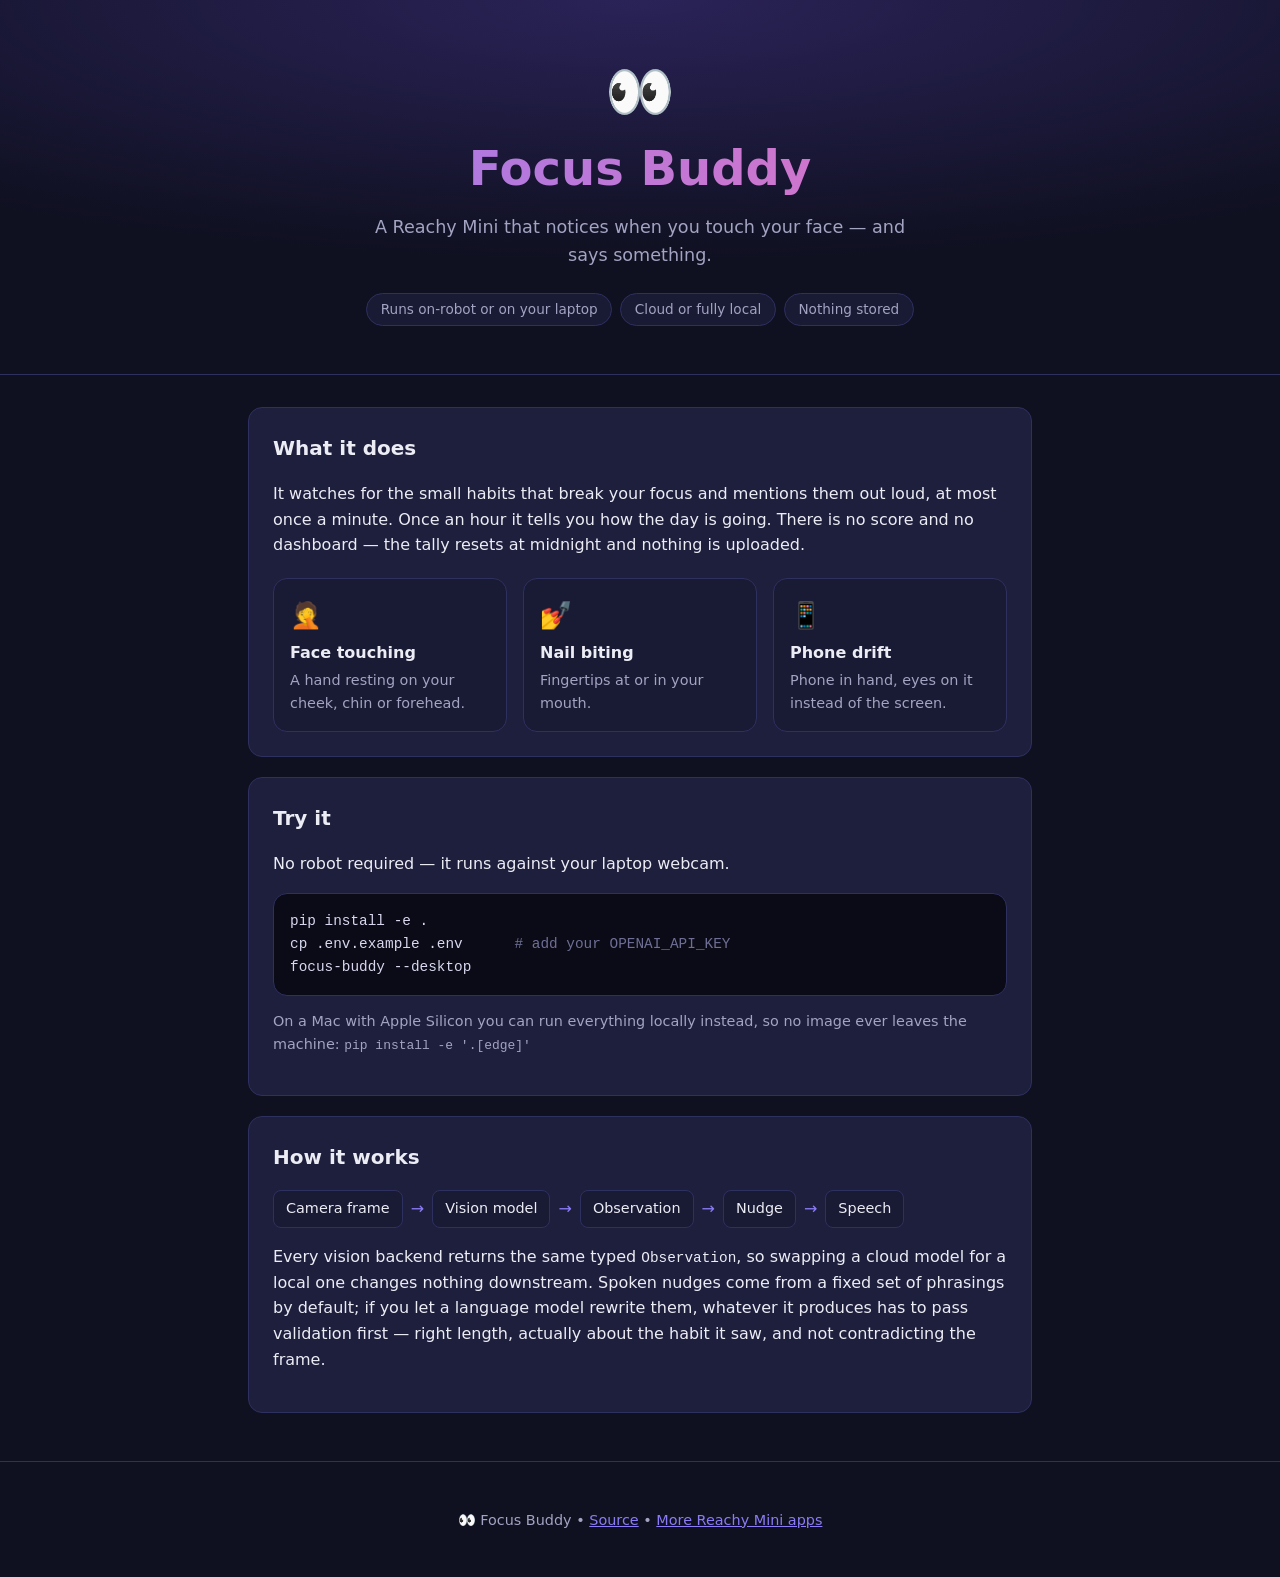
==== index.html @ 55949342 "Restructure as an installable Reachy Mini app package Co-Authored-By: Claude Opus 5 (1M context) <no" ====
<!doctype html>
<html lang="en">

<head>
	<meta charset="utf-8" />
	<meta name="viewport" content="width=device-width, initial-scale=1" />
	<title>Focus Buddy</title>
	<link rel="stylesheet" href="style.css" />
</head>

<body>
	<header class="hero">
		<div class="hero-content">
			<div class="app-icon">👀</div>
			<h1>Focus Buddy</h1>
			<p class="tagline">A Reachy Mini that notices when you touch your face — and says something.</p>
			<div class="pill-row">
				<span class="pill">Runs on-robot or on your laptop</span>
				<span class="pill">Cloud or fully local</span>
				<span class="pill">Nothing stored</span>
			</div>
		</div>
	</header>

	<main class="container">
		<section class="card">
			<h2>What it does</h2>
			<p>
				It watches for the small habits that break your focus and mentions them out loud, at most
				once a minute. Once an hour it tells you how the day is going. There is no score and no
				dashboard — the tally resets at midnight and nothing is uploaded.
			</p>
			<div class="habit-grid">
				<div class="habit">
					<span class="habit-icon">🤦</span>
					<strong>Face touching</strong>
					<span>A hand resting on your cheek, chin or forehead.</span>
				</div>
				<div class="habit">
					<span class="habit-icon">💅</span>
					<strong>Nail biting</strong>
					<span>Fingertips at or in your mouth.</span>
				</div>
				<div class="habit">
					<span class="habit-icon">📱</span>
					<strong>Phone drift</strong>
					<span>Phone in hand, eyes on it instead of the screen.</span>
				</div>
			</div>
		</section>

		<section class="card">
			<h2>Try it</h2>
			<p>No robot required — it runs against your laptop webcam.</p>
			<pre><code>pip install -e .
cp .env.example .env      <span class="comment"># add your OPENAI_API_KEY</span>
focus-buddy --desktop</code></pre>
			<p class="fine">
				On a Mac with Apple Silicon you can run everything locally instead, so no image ever
				leaves the machine: <code>pip install -e '.[edge]'</code>
			</p>
		</section>

		<section class="card">
			<h2>How it works</h2>
			<div class="flow">
				<span class="step">Camera frame</span>
				<span class="arrow">→</span>
				<span class="step">Vision model</span>
				<span class="arrow">→</span>
				<span class="step">Observation</span>
				<span class="arrow">→</span>
				<span class="step">Nudge</span>
				<span class="arrow">→</span>
				<span class="step">Speech</span>
			</div>
			<p>
				Every vision backend returns the same typed <code>Observation</code>, so swapping a cloud
				model for a local one changes nothing downstream. Spoken nudges come from a fixed set of
				phrasings by default; if you let a language model rewrite them, whatever it produces has
				to pass validation first — right length, actually about the habit it saw, and not
				contradicting the frame.
			</p>
		</section>
	</main>

	<footer class="footer">
		<p>
			👀 Focus Buddy •
			<a href="https://github.com/dormoyi/focus_buddy" target="_blank" rel="noopener">Source</a> •
			<a href="https://huggingface.co/spaces/pollen-robotics/reachy-mini-landing-page#apps" target="_blank"
				rel="noopener">More Reachy Mini apps</a>
		</p>
	</footer>
</body>

</html>
---- style.css ----
/* Focus Buddy landing page.
   Self-contained: no external fonts or assets, so it renders offline and inside
   the Hugging Face Space sandbox. */

:root {
	--bg: #0f1020;
	--bg-soft: #191a33;
	--card: #1e1f3d;
	--border: #2e3060;
	--text: #ececf5;
	--muted: #a3a3c2;
	--accent: #8b7cf6;
	--accent-2: #f472b6;
	--radius: 14px;
}

* {
	box-sizing: border-box;
}

body {
	margin: 0;
	background: var(--bg);
	color: var(--text);
	font-family: ui-sans-serif, system-ui, -apple-system, "Segoe UI", Roboto, sans-serif;
	line-height: 1.6;
}

a {
	color: var(--accent);
}

code {
	font-family: ui-monospace, SFMono-Regular, Menlo, monospace;
	font-size: 0.9em;
}

.hero {
	padding: 4rem 1.5rem 3rem;
	text-align: center;
	background: radial-gradient(120% 100% at 50% 0%, #2a2358 0%, var(--bg) 70%);
	border-bottom: 1px solid var(--border);
}

.app-icon {
	font-size: 3.5rem;
	line-height: 1;
}

.hero h1 {
	margin: 0.6rem 0 0.4rem;
	font-size: clamp(2rem, 6vw, 3rem);
	background: linear-gradient(90deg, var(--accent), var(--accent-2));
	-webkit-background-clip: text;
	background-clip: text;
	color: transparent;
}

.tagline {
	margin: 0 auto;
	max-width: 34rem;
	color: var(--muted);
	font-size: 1.1rem;
}

.pill-row {
	display: flex;
	flex-wrap: wrap;
	justify-content: center;
	gap: 0.5rem;
	margin-top: 1.5rem;
}

.pill {
	padding: 0.3rem 0.85rem;
	border: 1px solid var(--border);
	border-radius: 999px;
	background: var(--bg-soft);
	color: var(--muted);
	font-size: 0.85rem;
}

.container {
	max-width: 52rem;
	margin: 0 auto;
	padding: 2rem 1.5rem 3rem;
	display: grid;
	gap: 1.25rem;
}

.card {
	background: var(--card);
	border: 1px solid var(--border);
	border-radius: var(--radius);
	padding: 1.5rem;
}

.card h2 {
	margin-top: 0;
	font-size: 1.25rem;
}

.habit-grid {
	display: grid;
	grid-template-columns: repeat(auto-fit, minmax(13rem, 1fr));
	gap: 1rem;
	margin-top: 1.25rem;
}

.habit {
	display: grid;
	gap: 0.25rem;
	padding: 1rem;
	background: var(--bg-soft);
	border: 1px solid var(--border);
	border-radius: var(--radius);
}

.habit-icon {
	font-size: 1.6rem;
}

.habit span:last-child {
	color: var(--muted);
	font-size: 0.9rem;
}

pre {
	overflow-x: auto;
	padding: 1rem;
	background: #0b0b18;
	border: 1px solid var(--border);
	border-radius: var(--radius);
}

pre code {
	color: #d7d7ee;
}

.comment {
	color: #6f6f95;
}

.fine {
	color: var(--muted);
	font-size: 0.9rem;
}

.flow {
	display: flex;
	flex-wrap: wrap;
	align-items: center;
	gap: 0.5rem;
	margin-bottom: 1rem;
}

.step {
	padding: 0.4rem 0.75rem;
	background: var(--bg-soft);
	border: 1px solid var(--border);
	border-radius: 8px;
	font-size: 0.9rem;
}

.arrow {
	color: var(--accent);
}

.footer {
	padding: 2rem 1.5rem;
	text-align: center;
	color: var(--muted);
	border-top: 1px solid var(--border);
	font-size: 0.9rem;
}
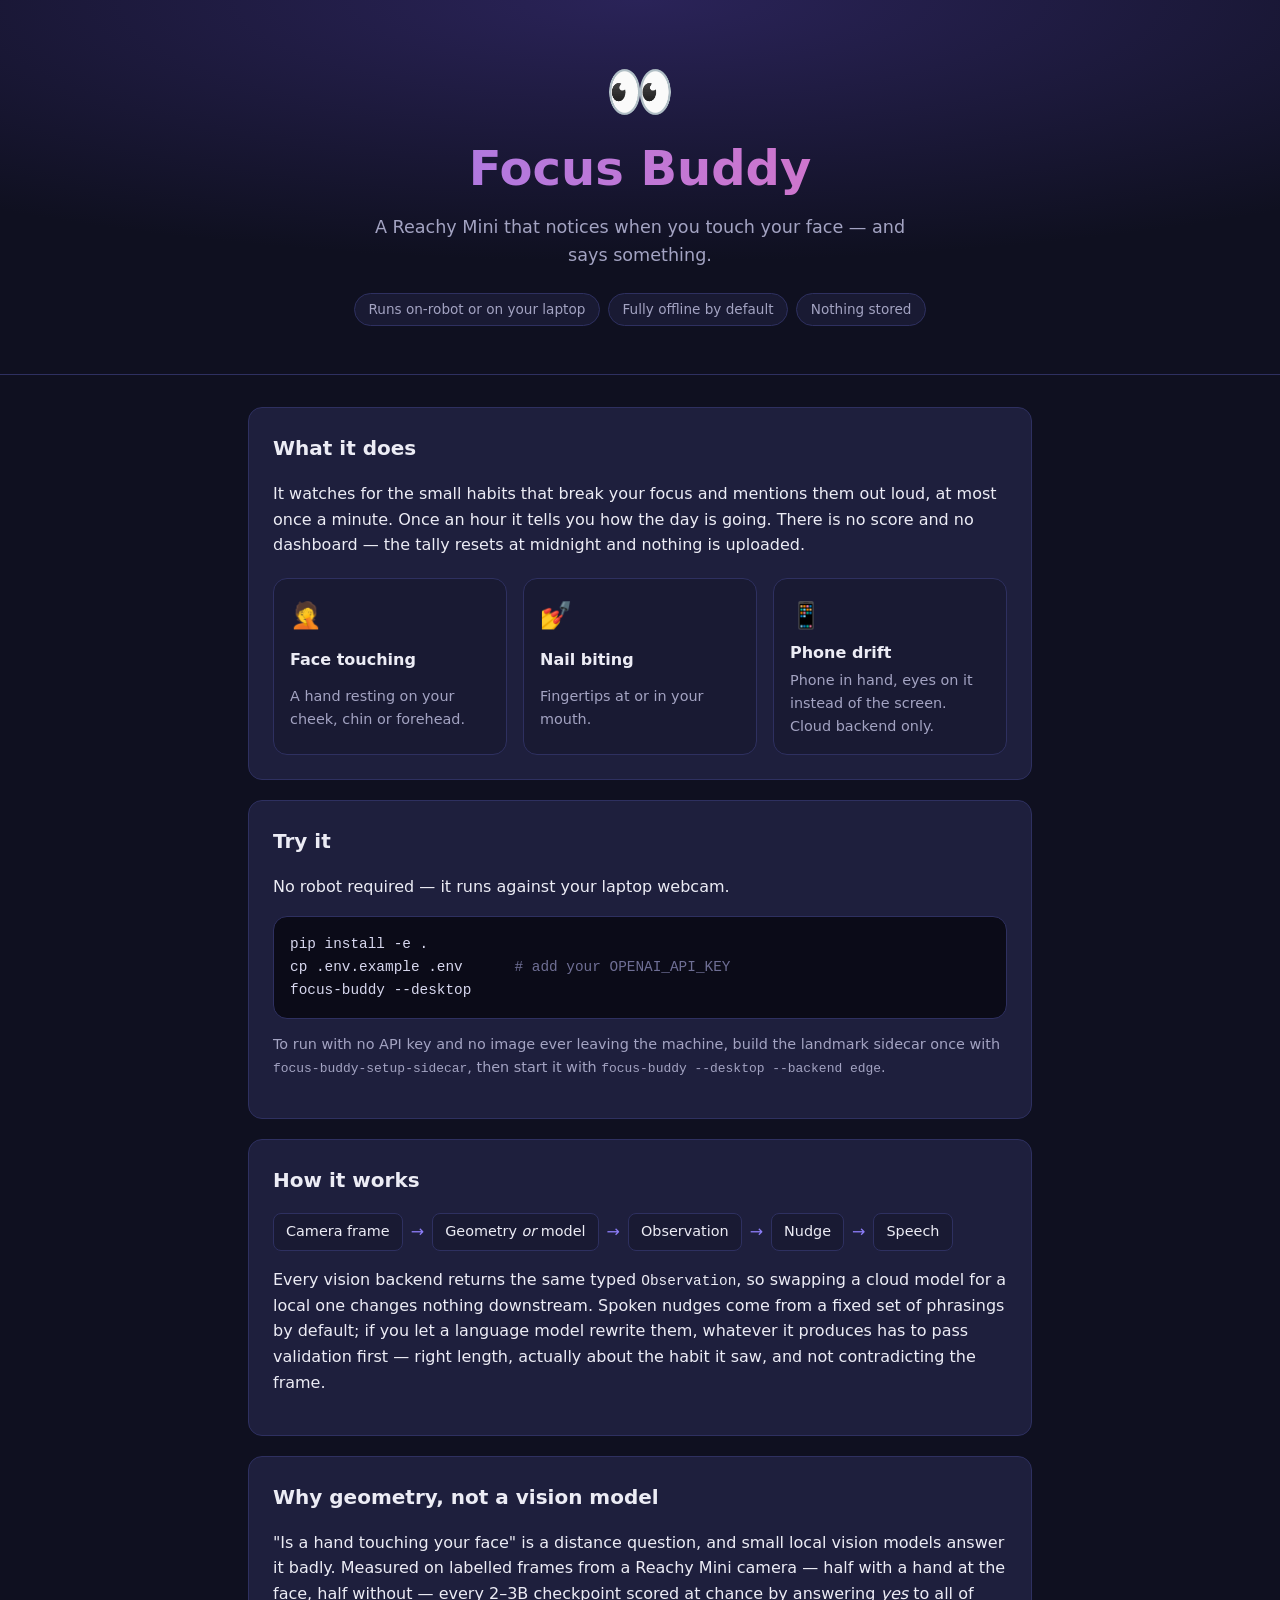
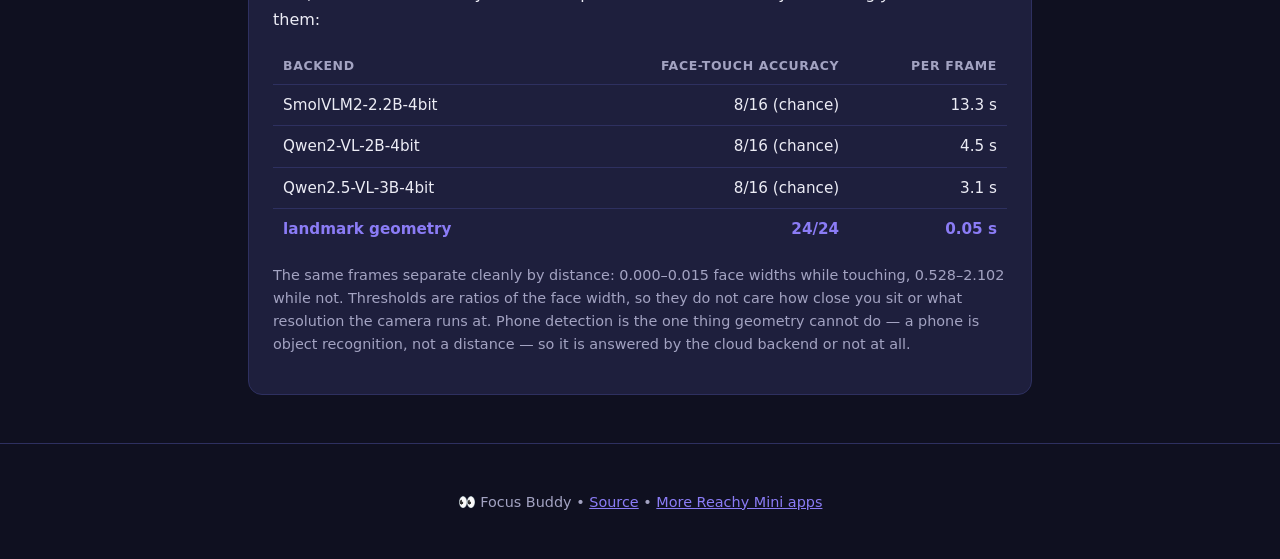
==== commit bf431d60: "Correct the landing page and name the extra after its backend The Space page still described the pre" ====
--- a/index.html
+++ b/index.html
@@ -16,7 +16,7 @@
 			<p class="tagline">A Reachy Mini that notices when you touch your face — and says something.</p>
 			<div class="pill-row">
 				<span class="pill">Runs on-robot or on your laptop</span>
-				<span class="pill">Cloud or fully local</span>
+				<span class="pill">Fully offline by default</span>
 				<span class="pill">Nothing stored</span>
 			</div>
 		</div>
@@ -44,7 +44,7 @@
 				<div class="habit">
 					<span class="habit-icon">📱</span>
 					<strong>Phone drift</strong>
-					<span>Phone in hand, eyes on it instead of the screen.</span>
+					<span>Phone in hand, eyes on it instead of the screen. Cloud backend only.</span>
 				</div>
 			</div>
 		</section>
@@ -56,8 +56,9 @@
 cp .env.example .env      <span class="comment"># add your OPENAI_API_KEY</span>
 focus-buddy --desktop</code></pre>
 			<p class="fine">
-				On a Mac with Apple Silicon you can run everything locally instead, so no image ever
-				leaves the machine: <code>pip install -e '.[edge]'</code>
+				To run with no API key and no image ever leaving the machine, build the landmark
+				sidecar once with <code>focus-buddy-setup-sidecar</code>, then start it with
+				<code>focus-buddy --desktop --backend edge</code>.
 			</p>
 		</section>
 
@@ -66,7 +67,7 @@
 			<div class="flow">
 				<span class="step">Camera frame</span>
 				<span class="arrow">→</span>
-				<span class="step">Vision model</span>
+				<span class="step">Geometry <em>or</em> model</span>
 				<span class="arrow">→</span>
 				<span class="step">Observation</span>
 				<span class="arrow">→</span>
@@ -82,6 +83,34 @@
 				contradicting the frame.
 			</p>
 		</section>
+
+		<section class="card">
+			<h2>Why geometry, not a vision model</h2>
+			<p>
+				"Is a hand touching your face" is a distance question, and small local vision models
+				answer it badly. Measured on labelled frames from a Reachy Mini camera — half with a hand
+				at the face, half without — every 2–3B checkpoint scored at chance by answering
+				<em>yes</em> to all of them:
+			</p>
+			<table class="bench">
+				<thead>
+					<tr><th>Backend</th><th>Face-touch accuracy</th><th>Per frame</th></tr>
+				</thead>
+				<tbody>
+					<tr><td>SmolVLM2-2.2B-4bit</td><td>8/16 (chance)</td><td>13.3 s</td></tr>
+					<tr><td>Qwen2-VL-2B-4bit</td><td>8/16 (chance)</td><td>4.5 s</td></tr>
+					<tr><td>Qwen2.5-VL-3B-4bit</td><td>8/16 (chance)</td><td>3.1 s</td></tr>
+					<tr class="win"><td>landmark geometry</td><td>24/24</td><td>0.05 s</td></tr>
+				</tbody>
+			</table>
+			<p class="fine">
+				The same frames separate cleanly by distance: 0.000–0.015 face widths while touching,
+				0.528–2.102 while not. Thresholds are ratios of the face width, so they do not care how
+				close you sit or what resolution the camera runs at. Phone detection is the one thing
+				geometry cannot do — a phone is object recognition, not a distance — so it is answered by
+				the cloud backend or not at all.
+			</p>
+		</section>
 	</main>
 
 	<footer class="footer">
--- a/style.css
+++ b/style.css
@@ -173,3 +173,40 @@
 	border-top: 1px solid var(--border);
 	font-size: 0.9rem;
 }
+
+.bench {
+	width: 100%;
+	border-collapse: collapse;
+	margin: 16px 0 6px;
+	font-size: 0.95rem;
+}
+
+.bench th,
+.bench td {
+	text-align: left;
+	padding: 8px 10px;
+	border-bottom: 1px solid var(--border);
+}
+
+.bench th {
+	font-size: 0.78rem;
+	text-transform: uppercase;
+	letter-spacing: 0.05em;
+	color: var(--muted);
+	font-weight: 600;
+}
+
+.bench tr:last-child td {
+	border-bottom: 0;
+}
+
+.bench tr.win td {
+	font-weight: 600;
+	color: var(--accent);
+}
+
+.bench th:nth-child(n + 2),
+.bench td:nth-child(n + 2) {
+	text-align: right;
+	white-space: nowrap;
+}
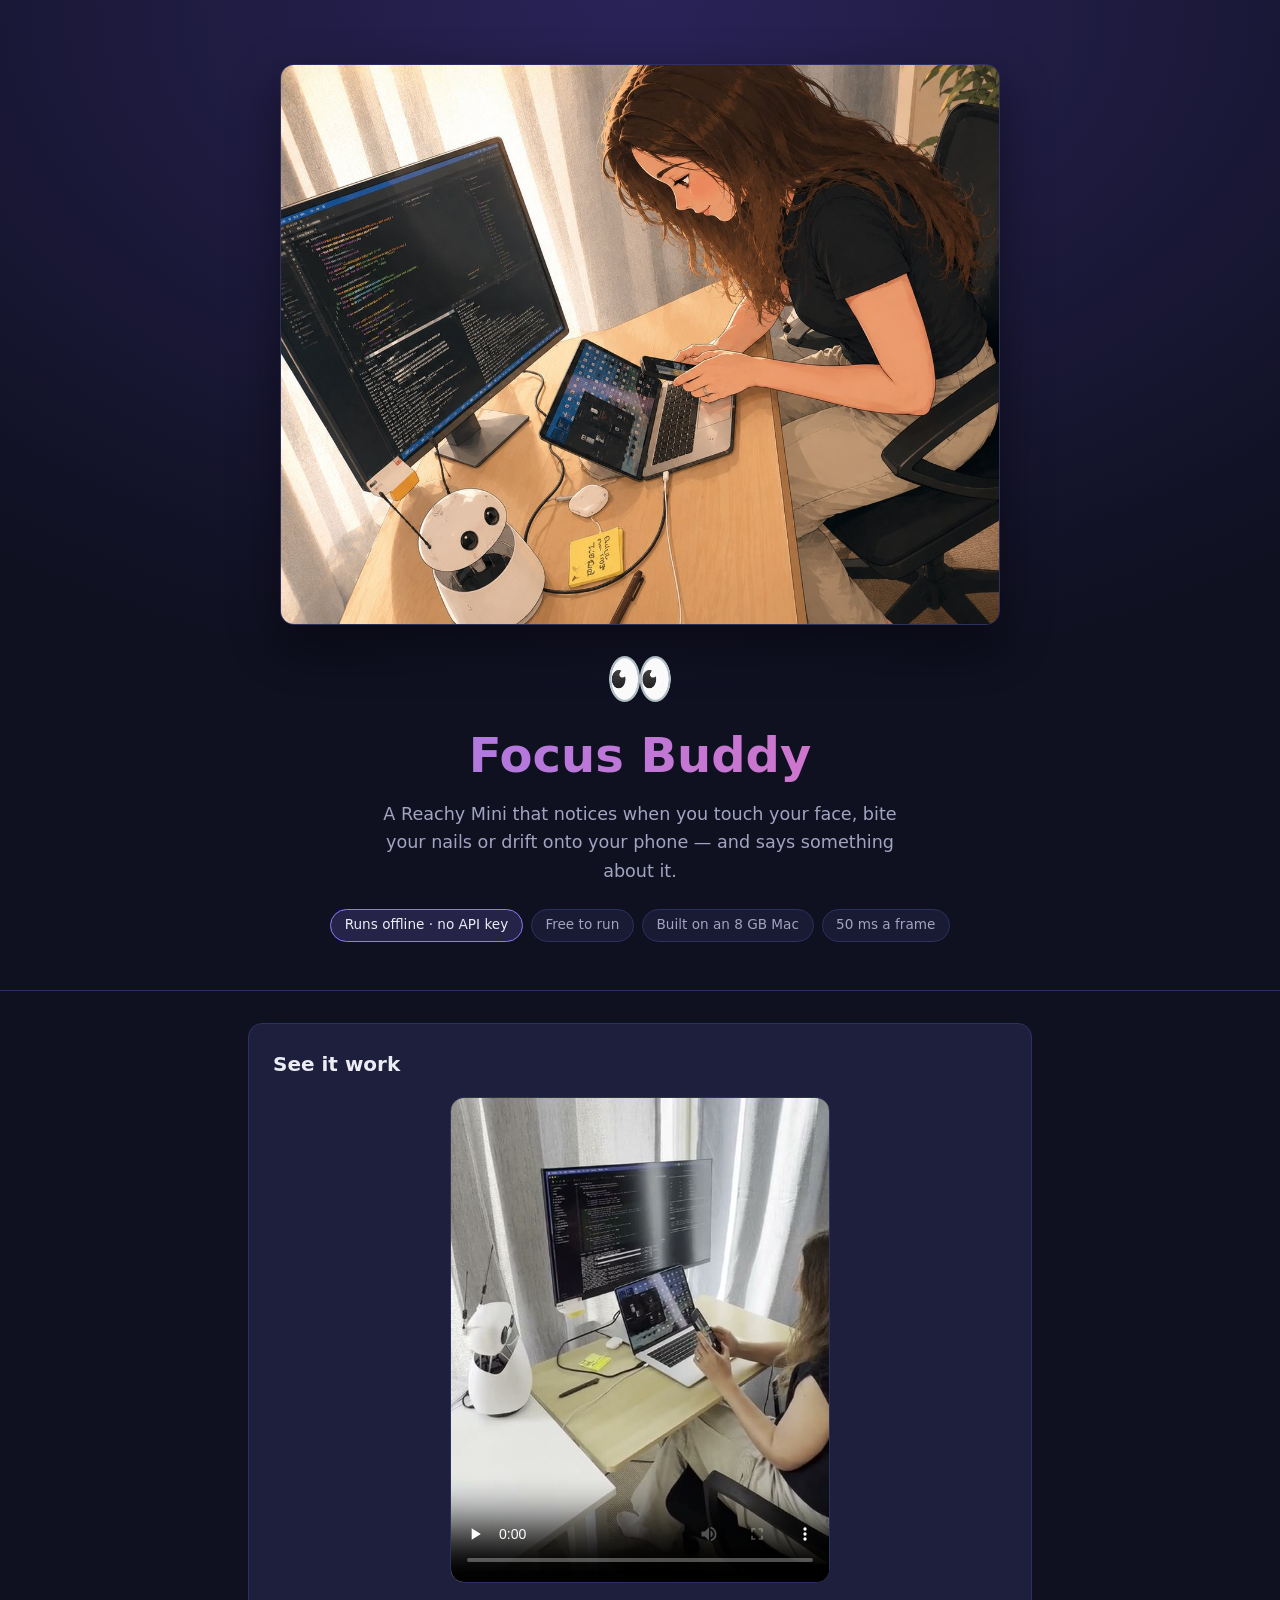
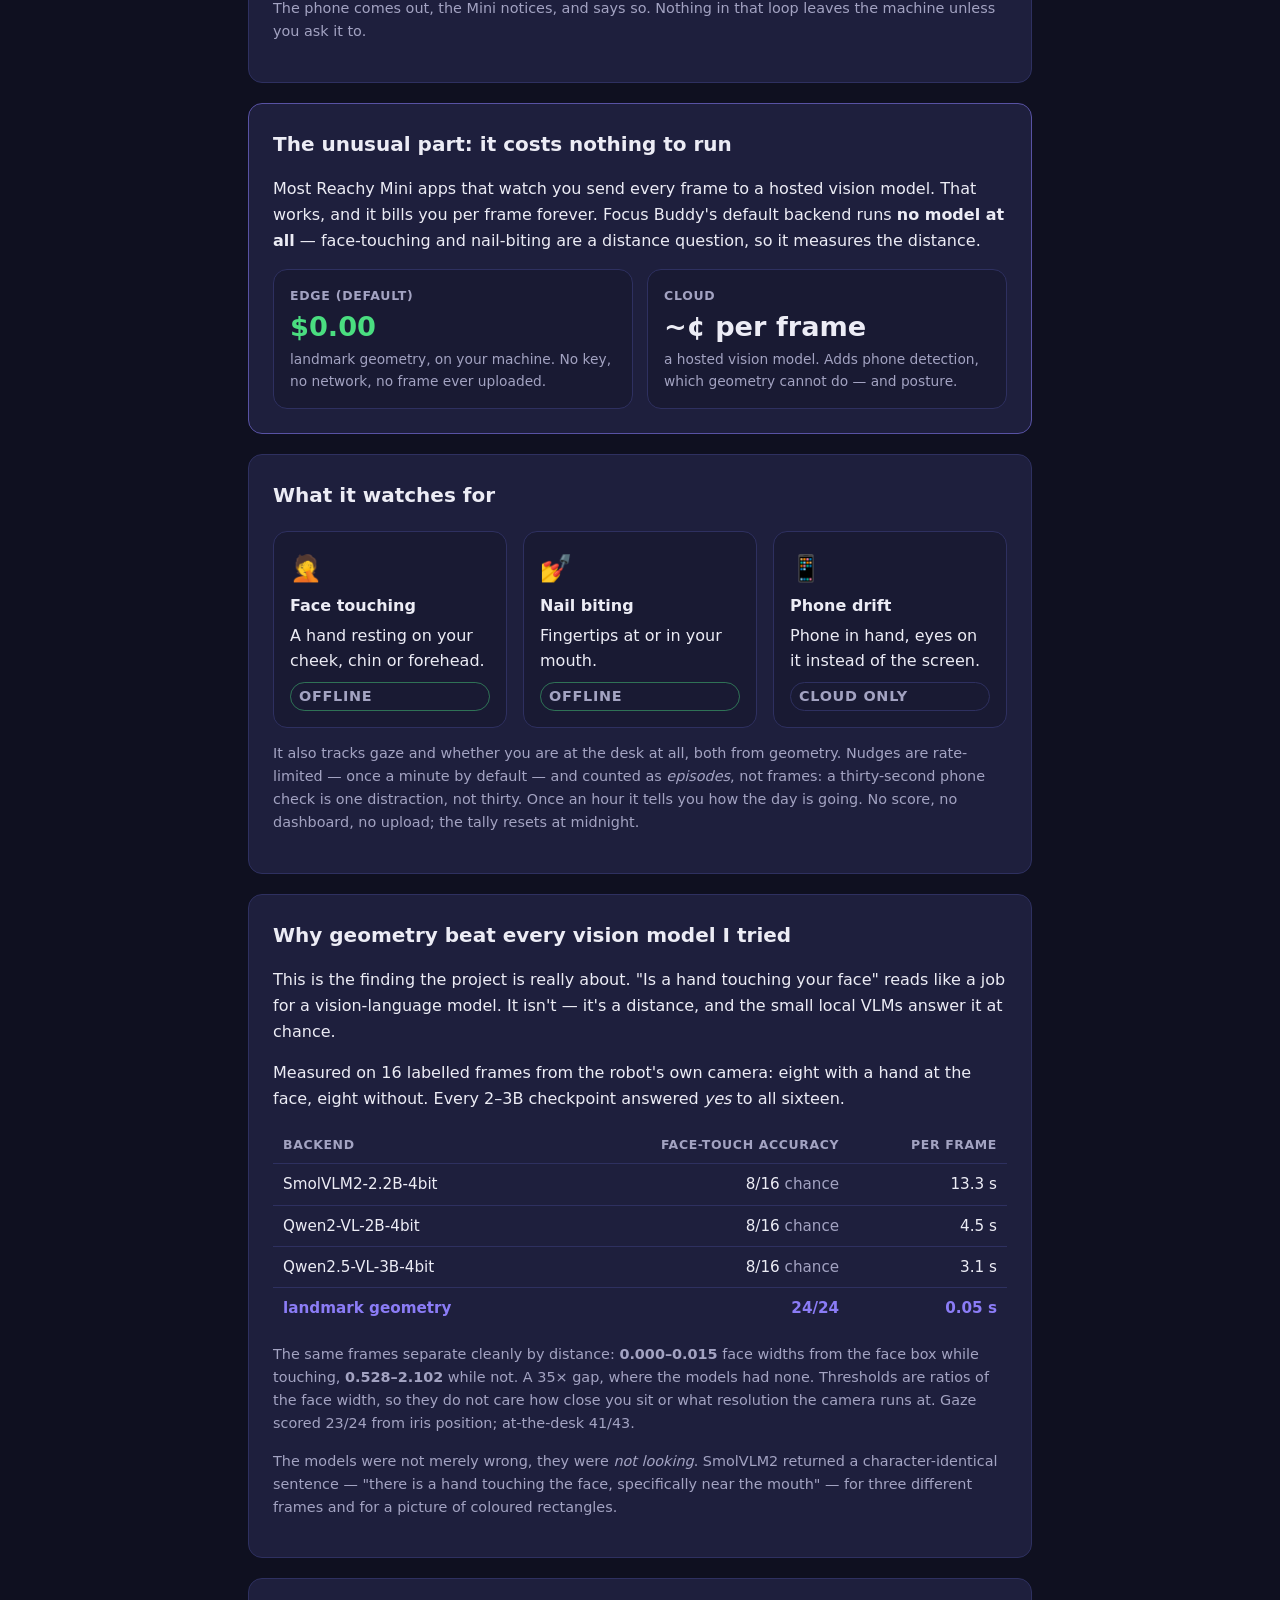
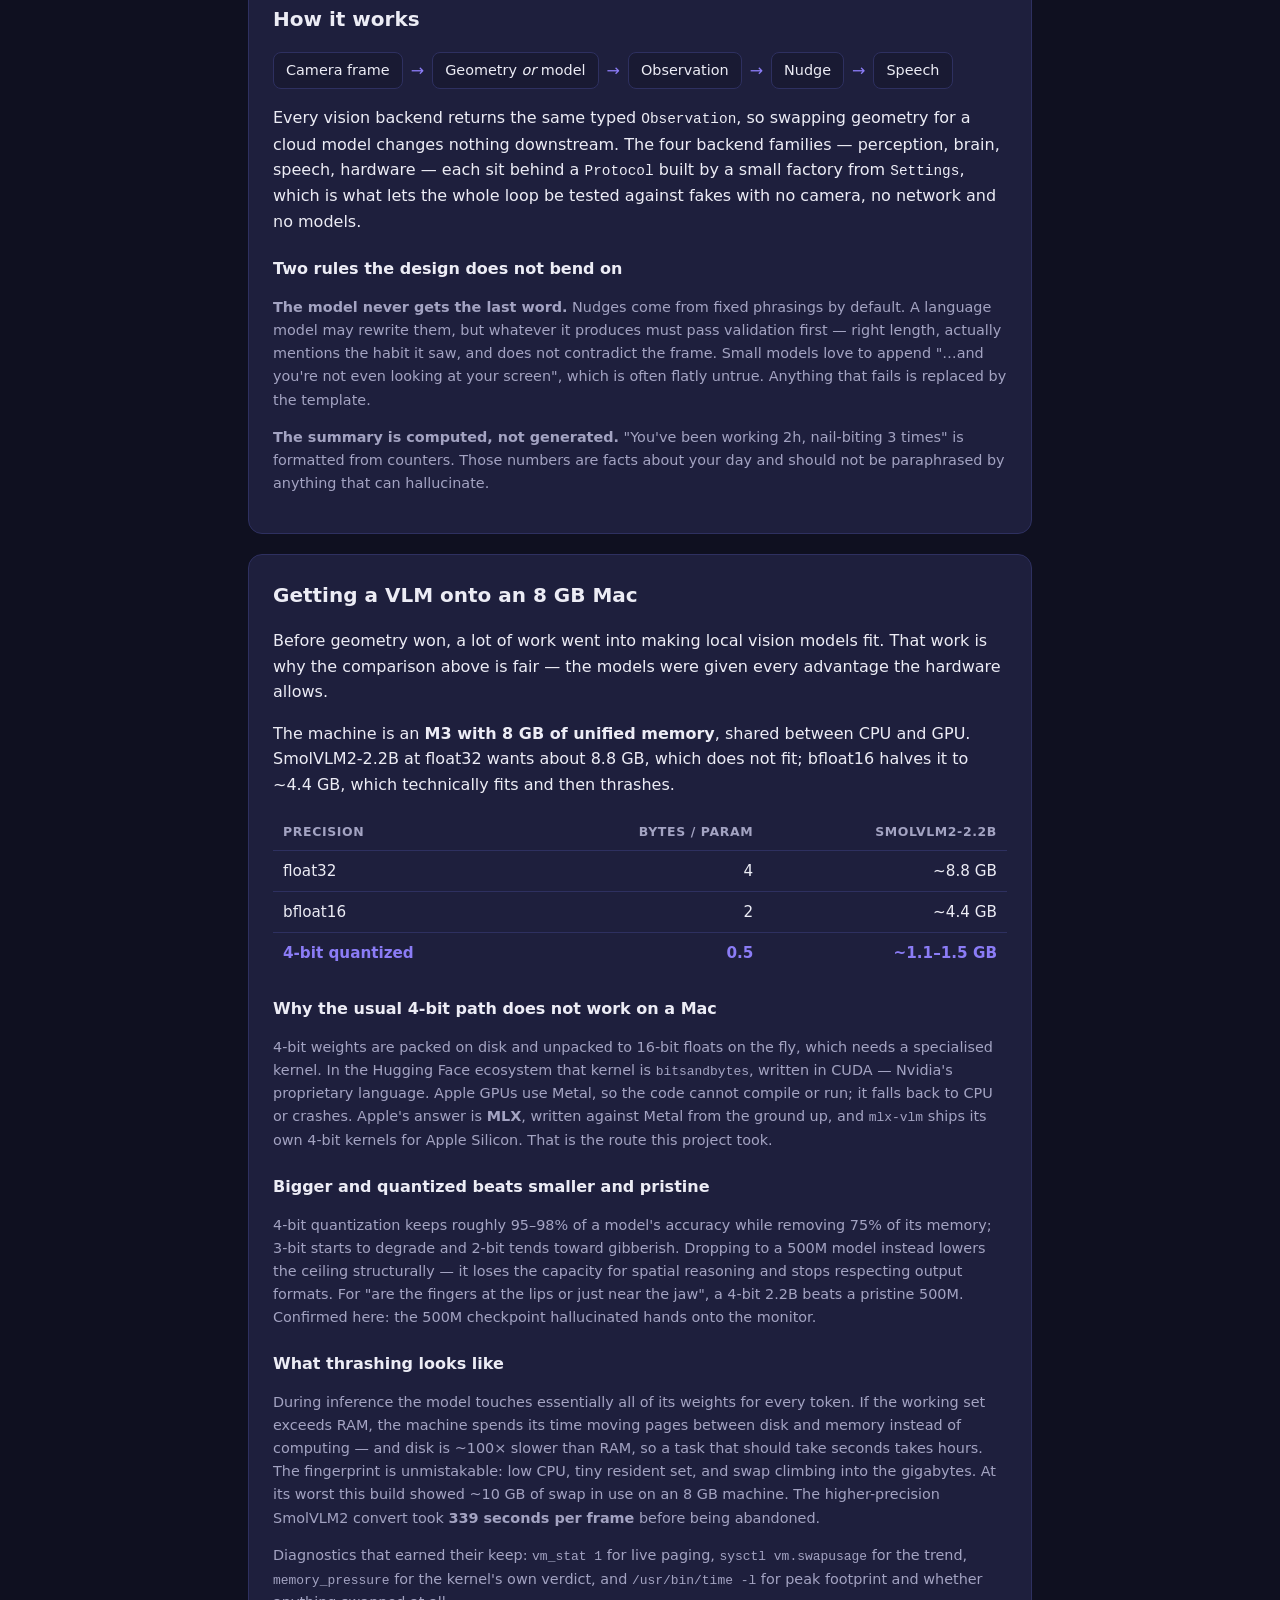
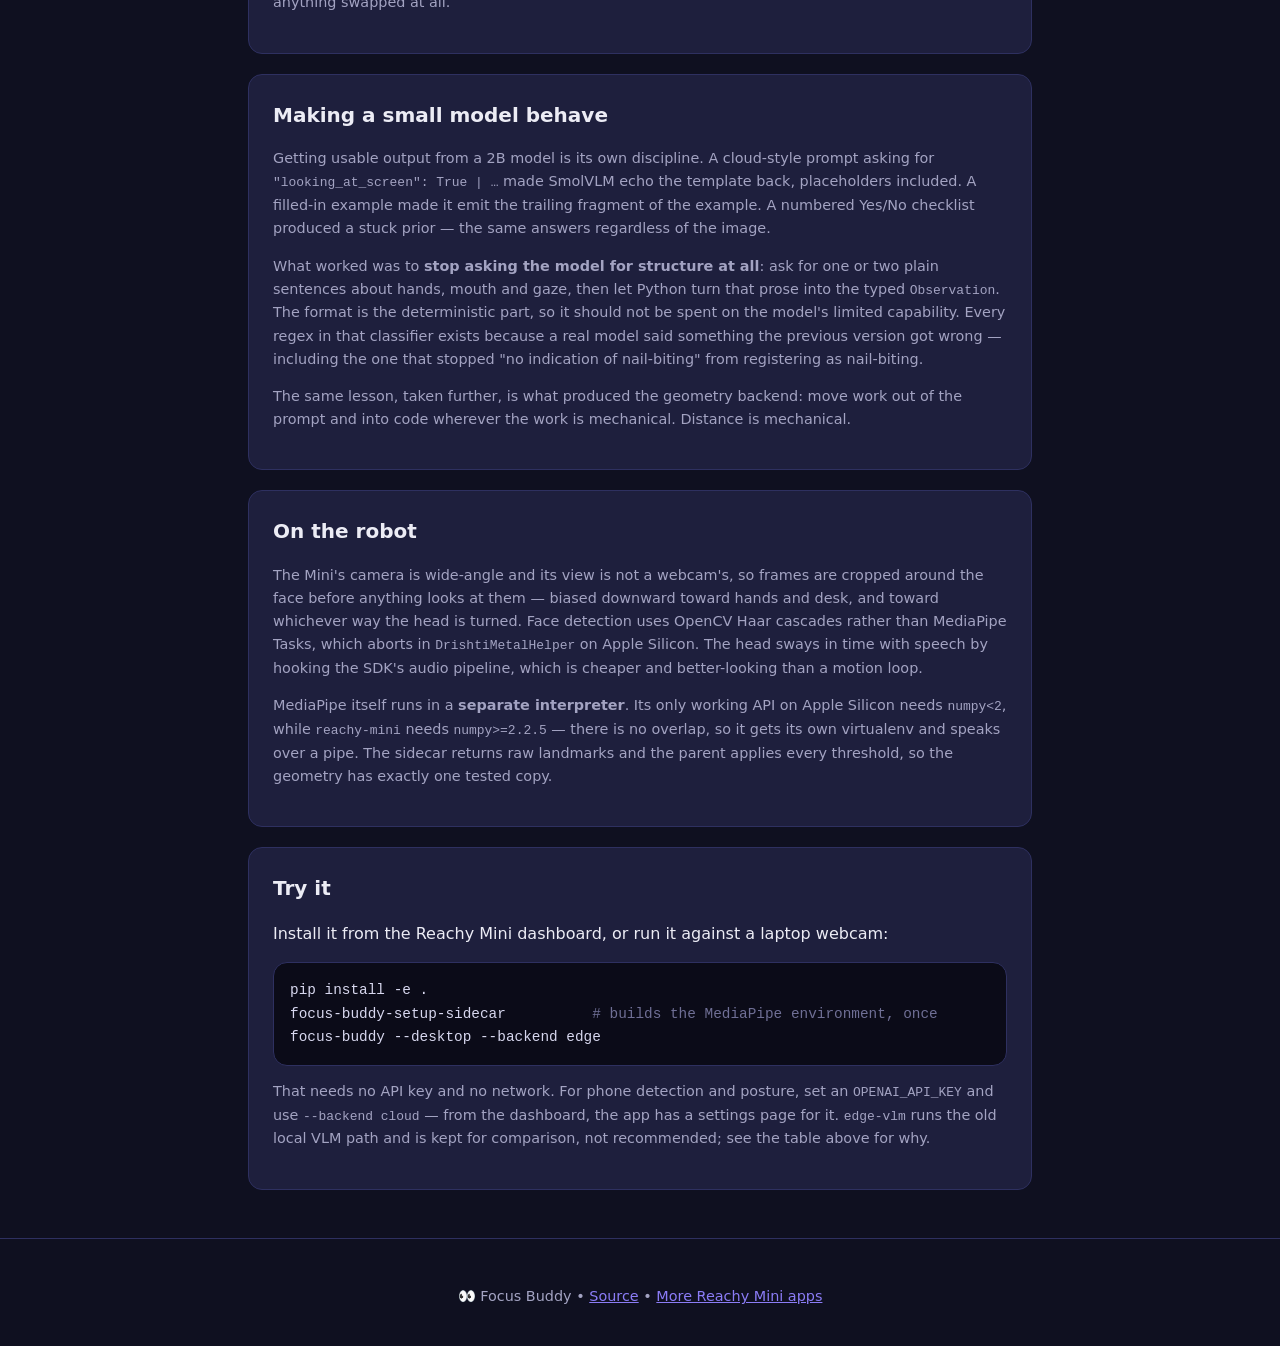
==== commit e300ade4: "Rebuild the Space page around the demo and the measurement The page described what the app does; it " ====
--- a/index.html
+++ b/index.html
@@ -4,61 +4,153 @@
 <head>
 	<meta charset="utf-8" />
 	<meta name="viewport" content="width=device-width, initial-scale=1" />
-	<title>Focus Buddy</title>
+	<title>Focus Buddy — a Reachy Mini that notices your habits</title>
+	<meta name="description"
+		content="A Reachy Mini desk companion that catches face-touching and nail-biting with landmark geometry — 24/24 accurate, 50ms a frame, no model, no API key, no cost." />
 	<link rel="stylesheet" href="style.css" />
 </head>
 
 <body>
 	<header class="hero">
-		<div class="hero-content">
-			<div class="app-icon">👀</div>
-			<h1>Focus Buddy</h1>
-			<p class="tagline">A Reachy Mini that notices when you touch your face — and says something.</p>
-			<div class="pill-row">
-				<span class="pill">Runs on-robot or on your laptop</span>
-				<span class="pill">Fully offline by default</span>
-				<span class="pill">Nothing stored</span>
-			</div>
+		<img class="hero-art" src="media/hero.jpg"
+			alt="Illustration of a desk: a Reachy Mini beside a laptop, watching someone reach for their phone." />
+		<div class="app-icon">👀</div>
+		<h1>Focus Buddy</h1>
+		<p class="tagline">
+			A Reachy Mini that notices when you touch your face, bite your nails or drift onto your
+			phone — and says something about it.
+		</p>
+		<div class="pill-row">
+			<span class="pill strong">Runs offline · no API key</span>
+			<span class="pill">Free to run</span>
+			<span class="pill">Built on an 8 GB Mac</span>
+			<span class="pill">50 ms a frame</span>
 		</div>
 	</header>
 
 	<main class="container">
-		<section class="card">
-			<h2>What it does</h2>
-			<p>
-				It watches for the small habits that break your focus and mentions them out loud, at most
-				once a minute. Once an hour it tells you how the day is going. There is no score and no
-				dashboard — the tally resets at midnight and nothing is uploaded.
-			</p>
+
+		<section class="card">
+			<h2>See it work</h2>
+			<video class="demo" controls playsinline preload="none" poster="media/demo-poster.jpg">
+				<source src="media/demo.mp4" type="video/mp4" />
+				Your browser cannot play this video.
+				<a href="media/demo.mp4">Download it instead.</a>
+			</video>
+			<p class="fine">
+				The phone comes out, the Mini notices, and says so. Nothing in that loop leaves the
+				machine unless you ask it to.
+			</p>
+		</section>
+
+		<section class="card highlight">
+			<h2>The unusual part: it costs nothing to run</h2>
+			<p>
+				Most Reachy Mini apps that watch you send every frame to a hosted vision model. That
+				works, and it bills you per frame forever. Focus Buddy's default backend runs
+				<strong>no model at all</strong> — face-touching and nail-biting are a distance
+				question, so it measures the distance.
+			</p>
+			<div class="cost-grid">
+				<div class="cost">
+					<span class="cost-label">edge (default)</span>
+					<span class="cost-value ok">$0.00</span>
+					<span class="cost-note">landmark geometry, on your machine. No key, no network,
+						no frame ever uploaded.</span>
+				</div>
+				<div class="cost">
+					<span class="cost-label">cloud</span>
+					<span class="cost-value">~¢ per frame</span>
+					<span class="cost-note">a hosted vision model. Adds phone detection, which
+						geometry cannot do — and posture.</span>
+				</div>
+			</div>
+		</section>
+
+		<section class="card">
+			<h2>What it watches for</h2>
 			<div class="habit-grid">
 				<div class="habit">
 					<span class="habit-icon">🤦</span>
 					<strong>Face touching</strong>
 					<span>A hand resting on your cheek, chin or forehead.</span>
+					<span class="tag ok">offline</span>
 				</div>
 				<div class="habit">
 					<span class="habit-icon">💅</span>
 					<strong>Nail biting</strong>
 					<span>Fingertips at or in your mouth.</span>
+					<span class="tag ok">offline</span>
 				</div>
 				<div class="habit">
 					<span class="habit-icon">📱</span>
 					<strong>Phone drift</strong>
-					<span>Phone in hand, eyes on it instead of the screen. Cloud backend only.</span>
+					<span>Phone in hand, eyes on it instead of the screen.</span>
+					<span class="tag">cloud only</span>
 				</div>
 			</div>
-		</section>
-
-		<section class="card">
-			<h2>Try it</h2>
-			<p>No robot required — it runs against your laptop webcam.</p>
-			<pre><code>pip install -e .
-cp .env.example .env      <span class="comment"># add your OPENAI_API_KEY</span>
-focus-buddy --desktop</code></pre>
-			<p class="fine">
-				To run with no API key and no image ever leaving the machine, build the landmark
-				sidecar once with <code>focus-buddy-setup-sidecar</code>, then start it with
-				<code>focus-buddy --desktop --backend edge</code>.
+			<p class="fine">
+				It also tracks gaze and whether you are at the desk at all, both from geometry. Nudges
+				are rate-limited — once a minute by default — and counted as <em>episodes</em>, not
+				frames: a thirty-second phone check is one distraction, not thirty. Once an hour it
+				tells you how the day is going. No score, no dashboard, no upload; the tally resets at
+				midnight.
+			</p>
+		</section>
+
+		<section class="card">
+			<h2>Why geometry beat every vision model I tried</h2>
+			<p>
+				This is the finding the project is really about. "Is a hand touching your face" reads
+				like a job for a vision-language model. It isn't — it's a distance, and the small
+				local VLMs answer it at chance.
+			</p>
+			<p>
+				Measured on 16 labelled frames from the robot's own camera: eight with a hand at the
+				face, eight without. Every 2–3B checkpoint answered <em>yes</em> to all sixteen.
+			</p>
+			<table class="bench">
+				<thead>
+					<tr>
+						<th>Backend</th>
+						<th>Face-touch accuracy</th>
+						<th>Per frame</th>
+					</tr>
+				</thead>
+				<tbody>
+					<tr>
+						<td>SmolVLM2-2.2B-4bit</td>
+						<td>8/16 <span class="dim">chance</span></td>
+						<td>13.3 s</td>
+					</tr>
+					<tr>
+						<td>Qwen2-VL-2B-4bit</td>
+						<td>8/16 <span class="dim">chance</span></td>
+						<td>4.5 s</td>
+					</tr>
+					<tr>
+						<td>Qwen2.5-VL-3B-4bit</td>
+						<td>8/16 <span class="dim">chance</span></td>
+						<td>3.1 s</td>
+					</tr>
+					<tr class="win">
+						<td>landmark geometry</td>
+						<td>24/24</td>
+						<td>0.05 s</td>
+					</tr>
+				</tbody>
+			</table>
+			<p class="fine">
+				The same frames separate cleanly by distance: <strong>0.000–0.015</strong> face widths
+				from the face box while touching, <strong>0.528–2.102</strong> while not. A 35× gap,
+				where the models had none. Thresholds are ratios of the face width, so they do not care
+				how close you sit or what resolution the camera runs at. Gaze scored 23/24 from iris
+				position; at-the-desk 41/43.
+			</p>
+			<p class="fine">
+				The models were not merely wrong, they were <em>not looking</em>. SmolVLM2 returned a
+				character-identical sentence — "there is a hand touching the face, specifically near the
+				mouth" — for three different frames and for a picture of coloured rectangles.
 			</p>
 		</section>
 
@@ -76,39 +168,155 @@
 				<span class="step">Speech</span>
 			</div>
 			<p>
-				Every vision backend returns the same typed <code>Observation</code>, so swapping a cloud
-				model for a local one changes nothing downstream. Spoken nudges come from a fixed set of
-				phrasings by default; if you let a language model rewrite them, whatever it produces has
-				to pass validation first — right length, actually about the habit it saw, and not
-				contradicting the frame.
-			</p>
-		</section>
-
-		<section class="card">
-			<h2>Why geometry, not a vision model</h2>
-			<p>
-				"Is a hand touching your face" is a distance question, and small local vision models
-				answer it badly. Measured on labelled frames from a Reachy Mini camera — half with a hand
-				at the face, half without — every 2–3B checkpoint scored at chance by answering
-				<em>yes</em> to all of them:
+				Every vision backend returns the same typed <code>Observation</code>, so swapping
+				geometry for a cloud model changes nothing downstream. The four backend families —
+				perception, brain, speech, hardware — each sit behind a <code>Protocol</code> built by a
+				small factory from <code>Settings</code>, which is what lets the whole loop be tested
+				against fakes with no camera, no network and no models.
+			</p>
+			<h3>Two rules the design does not bend on</h3>
+			<p class="fine">
+				<strong>The model never gets the last word.</strong> Nudges come from fixed phrasings by
+				default. A language model may rewrite them, but whatever it produces must pass
+				validation first — right length, actually mentions the habit it saw, and does not
+				contradict the frame. Small models love to append "…and you're not even looking at your
+				screen", which is often flatly untrue. Anything that fails is replaced by the template.
+			</p>
+			<p class="fine">
+				<strong>The summary is computed, not generated.</strong> "You've been working 2h,
+				nail-biting 3 times" is formatted from counters. Those numbers are facts about your day
+				and should not be paraphrased by anything that can hallucinate.
+			</p>
+		</section>
+
+		<section class="card">
+			<h2>Getting a VLM onto an 8 GB Mac</h2>
+			<p>
+				Before geometry won, a lot of work went into making local vision models fit. That work
+				is why the comparison above is fair — the models were given every advantage the hardware
+				allows.
+			</p>
+			<p>
+				The machine is an <strong>M3 with 8 GB of unified memory</strong>, shared between CPU and
+				GPU. SmolVLM2-2.2B at float32 wants about 8.8 GB, which does not fit; bfloat16 halves it
+				to ~4.4 GB, which technically fits and then thrashes.
 			</p>
 			<table class="bench">
 				<thead>
-					<tr><th>Backend</th><th>Face-touch accuracy</th><th>Per frame</th></tr>
+					<tr>
+						<th>Precision</th>
+						<th>Bytes / param</th>
+						<th>SmolVLM2-2.2B</th>
+					</tr>
 				</thead>
 				<tbody>
-					<tr><td>SmolVLM2-2.2B-4bit</td><td>8/16 (chance)</td><td>13.3 s</td></tr>
-					<tr><td>Qwen2-VL-2B-4bit</td><td>8/16 (chance)</td><td>4.5 s</td></tr>
-					<tr><td>Qwen2.5-VL-3B-4bit</td><td>8/16 (chance)</td><td>3.1 s</td></tr>
-					<tr class="win"><td>landmark geometry</td><td>24/24</td><td>0.05 s</td></tr>
+					<tr>
+						<td>float32</td>
+						<td>4</td>
+						<td>~8.8 GB</td>
+					</tr>
+					<tr>
+						<td>bfloat16</td>
+						<td>2</td>
+						<td>~4.4 GB</td>
+					</tr>
+					<tr class="win">
+						<td>4-bit quantized</td>
+						<td>0.5</td>
+						<td>~1.1–1.5 GB</td>
+					</tr>
 				</tbody>
 			</table>
-			<p class="fine">
-				The same frames separate cleanly by distance: 0.000–0.015 face widths while touching,
-				0.528–2.102 while not. Thresholds are ratios of the face width, so they do not care how
-				close you sit or what resolution the camera runs at. Phone detection is the one thing
-				geometry cannot do — a phone is object recognition, not a distance — so it is answered by
-				the cloud backend or not at all.
+			<h3>Why the usual 4-bit path does not work on a Mac</h3>
+			<p class="fine">
+				4-bit weights are packed on disk and unpacked to 16-bit floats on the fly, which needs a
+				specialised kernel. In the Hugging Face ecosystem that kernel is
+				<code>bitsandbytes</code>, written in CUDA — Nvidia's proprietary language. Apple GPUs
+				use Metal, so the code cannot compile or run; it falls back to CPU or crashes. Apple's
+				answer is <strong>MLX</strong>, written against Metal from the ground up, and
+				<code>mlx-vlm</code> ships its own 4-bit kernels for Apple Silicon. That is the route
+				this project took.
+			</p>
+			<h3>Bigger and quantized beats smaller and pristine</h3>
+			<p class="fine">
+				4-bit quantization keeps roughly 95–98% of a model's accuracy while removing 75% of its
+				memory; 3-bit starts to degrade and 2-bit tends toward gibberish. Dropping to a 500M
+				model instead lowers the ceiling structurally — it loses the capacity for spatial
+				reasoning and stops respecting output formats. For "are the fingers at the lips or just
+				near the jaw", a 4-bit 2.2B beats a pristine 500M. Confirmed here: the 500M checkpoint
+				hallucinated hands onto the monitor.
+			</p>
+			<h3>What thrashing looks like</h3>
+			<p class="fine">
+				During inference the model touches essentially all of its weights for every token. If
+				the working set exceeds RAM, the machine spends its time moving pages between disk and
+				memory instead of computing — and disk is ~100× slower than RAM, so a task that should
+				take seconds takes hours. The fingerprint is unmistakable: low CPU, tiny resident set,
+				and swap climbing into the gigabytes. At its worst this build showed ~10 GB of swap in
+				use on an 8 GB machine. The higher-precision SmolVLM2 convert took
+				<strong>339 seconds per frame</strong> before being abandoned.
+			</p>
+			<p class="fine">
+				Diagnostics that earned their keep: <code>vm_stat 1</code> for live paging,
+				<code>sysctl vm.swapusage</code> for the trend, <code>memory_pressure</code> for the
+				kernel's own verdict, and <code>/usr/bin/time -l</code> for peak footprint and whether
+				anything swapped at all.
+			</p>
+		</section>
+
+		<section class="card">
+			<h2>Making a small model behave</h2>
+			<p class="fine">
+				Getting usable output from a 2B model is its own discipline. A cloud-style prompt asking
+				for <code>"looking_at_screen": True | …</code> made SmolVLM echo the template back,
+				placeholders included. A filled-in example made it emit the trailing fragment of the
+				example. A numbered Yes/No checklist produced a stuck prior — the same answers
+				regardless of the image.
+			</p>
+			<p class="fine">
+				What worked was to <strong>stop asking the model for structure at all</strong>: ask for
+				one or two plain sentences about hands, mouth and gaze, then let Python turn that prose
+				into the typed <code>Observation</code>. The format is the deterministic part, so it
+				should not be spent on the model's limited capability. Every regex in that classifier
+				exists because a real model said something the previous version got wrong — including
+				the one that stopped "no indication of nail-biting" from registering as nail-biting.
+			</p>
+			<p class="fine">
+				The same lesson, taken further, is what produced the geometry backend: move work out of
+				the prompt and into code wherever the work is mechanical. Distance is mechanical.
+			</p>
+		</section>
+
+		<section class="card">
+			<h2>On the robot</h2>
+			<p class="fine">
+				The Mini's camera is wide-angle and its view is not a webcam's, so frames are cropped
+				around the face before anything looks at them — biased downward toward hands and desk,
+				and toward whichever way the head is turned. Face detection uses OpenCV Haar cascades
+				rather than MediaPipe Tasks, which aborts in <code>DrishtiMetalHelper</code> on Apple
+				Silicon. The head sways in time with speech by hooking the SDK's audio pipeline, which
+				is cheaper and better-looking than a motion loop.
+			</p>
+			<p class="fine">
+				MediaPipe itself runs in a <strong>separate interpreter</strong>. Its only working API on
+				Apple Silicon needs <code>numpy&lt;2</code>, while <code>reachy-mini</code> needs
+				<code>numpy&gt;=2.2.5</code> — there is no overlap, so it gets its own virtualenv and
+				speaks over a pipe. The sidecar returns raw landmarks and the parent applies every
+				threshold, so the geometry has exactly one tested copy.
+			</p>
+		</section>
+
+		<section class="card">
+			<h2>Try it</h2>
+			<p>Install it from the Reachy Mini dashboard, or run it against a laptop webcam:</p>
+			<pre><code>pip install -e .
+focus-buddy-setup-sidecar          <span class="comment"># builds the MediaPipe environment, once</span>
+focus-buddy --desktop --backend edge</code></pre>
+			<p class="fine">
+				That needs no API key and no network. For phone detection and posture, set an
+				<code>OPENAI_API_KEY</code> and use <code>--backend cloud</code> — from the dashboard,
+				the app has a settings page for it. <code>edge-vlm</code> runs the old local VLM path
+				and is kept for comparison, not recommended; see the table above for why.
 			</p>
 		</section>
 	</main>
--- a/style.css
+++ b/style.css
@@ -210,3 +210,105 @@
 	text-align: right;
 	white-space: nowrap;
 }
+
+/* --- hero art -------------------------------------------------------- */
+.hero-art {
+	display: block;
+	width: 100%;
+	max-width: 720px;
+	margin: 0 auto 26px;
+	border-radius: var(--radius);
+	border: 1px solid var(--border);
+	box-shadow: 0 18px 50px rgba(0, 0, 0, 0.45);
+}
+
+.pill.strong {
+	border-color: var(--accent);
+	color: var(--text);
+	background: color-mix(in srgb, var(--accent) 18%, transparent);
+}
+
+/* --- demo video ------------------------------------------------------ */
+.demo {
+	display: block;
+	width: 100%;
+	max-width: 380px;
+	margin: 4px auto 14px;
+	border-radius: var(--radius);
+	border: 1px solid var(--border);
+	background: #000;
+}
+
+/* --- the cost comparison --------------------------------------------- */
+.card.highlight {
+	border-color: color-mix(in srgb, var(--accent) 45%, var(--border));
+}
+
+.cost-grid {
+	display: grid;
+	grid-template-columns: repeat(auto-fit, minmax(210px, 1fr));
+	gap: 14px;
+	margin-top: 16px;
+}
+
+.cost {
+	display: flex;
+	flex-direction: column;
+	gap: 6px;
+	padding: 16px;
+	border: 1px solid var(--border);
+	border-radius: var(--radius);
+	background: var(--bg-soft);
+}
+
+.cost-label {
+	font-size: 0.78rem;
+	text-transform: uppercase;
+	letter-spacing: 0.06em;
+	color: var(--muted);
+	font-weight: 600;
+}
+
+.cost-value {
+	font-size: 1.7rem;
+	font-weight: 700;
+	line-height: 1.1;
+}
+
+.cost-value.ok {
+	color: #4ade80;
+}
+
+.cost-note {
+	font-size: 0.86rem;
+	color: var(--muted);
+}
+
+/* --- inline tags on the habit cards ---------------------------------- */
+.tag {
+	align-self: flex-start;
+	margin-top: 4px;
+	font-size: 0.7rem;
+	font-weight: 700;
+	text-transform: uppercase;
+	letter-spacing: 0.05em;
+	padding: 2px 8px;
+	border-radius: 20px;
+	border: 1px solid var(--border);
+	color: var(--muted);
+}
+
+.tag.ok {
+	color: #4ade80;
+	border-color: color-mix(in srgb, #4ade80 45%, transparent);
+}
+
+.bench .dim {
+	color: var(--muted);
+	font-weight: 400;
+}
+
+.card h3 {
+	font-size: 1rem;
+	margin: 22px 0 6px;
+}
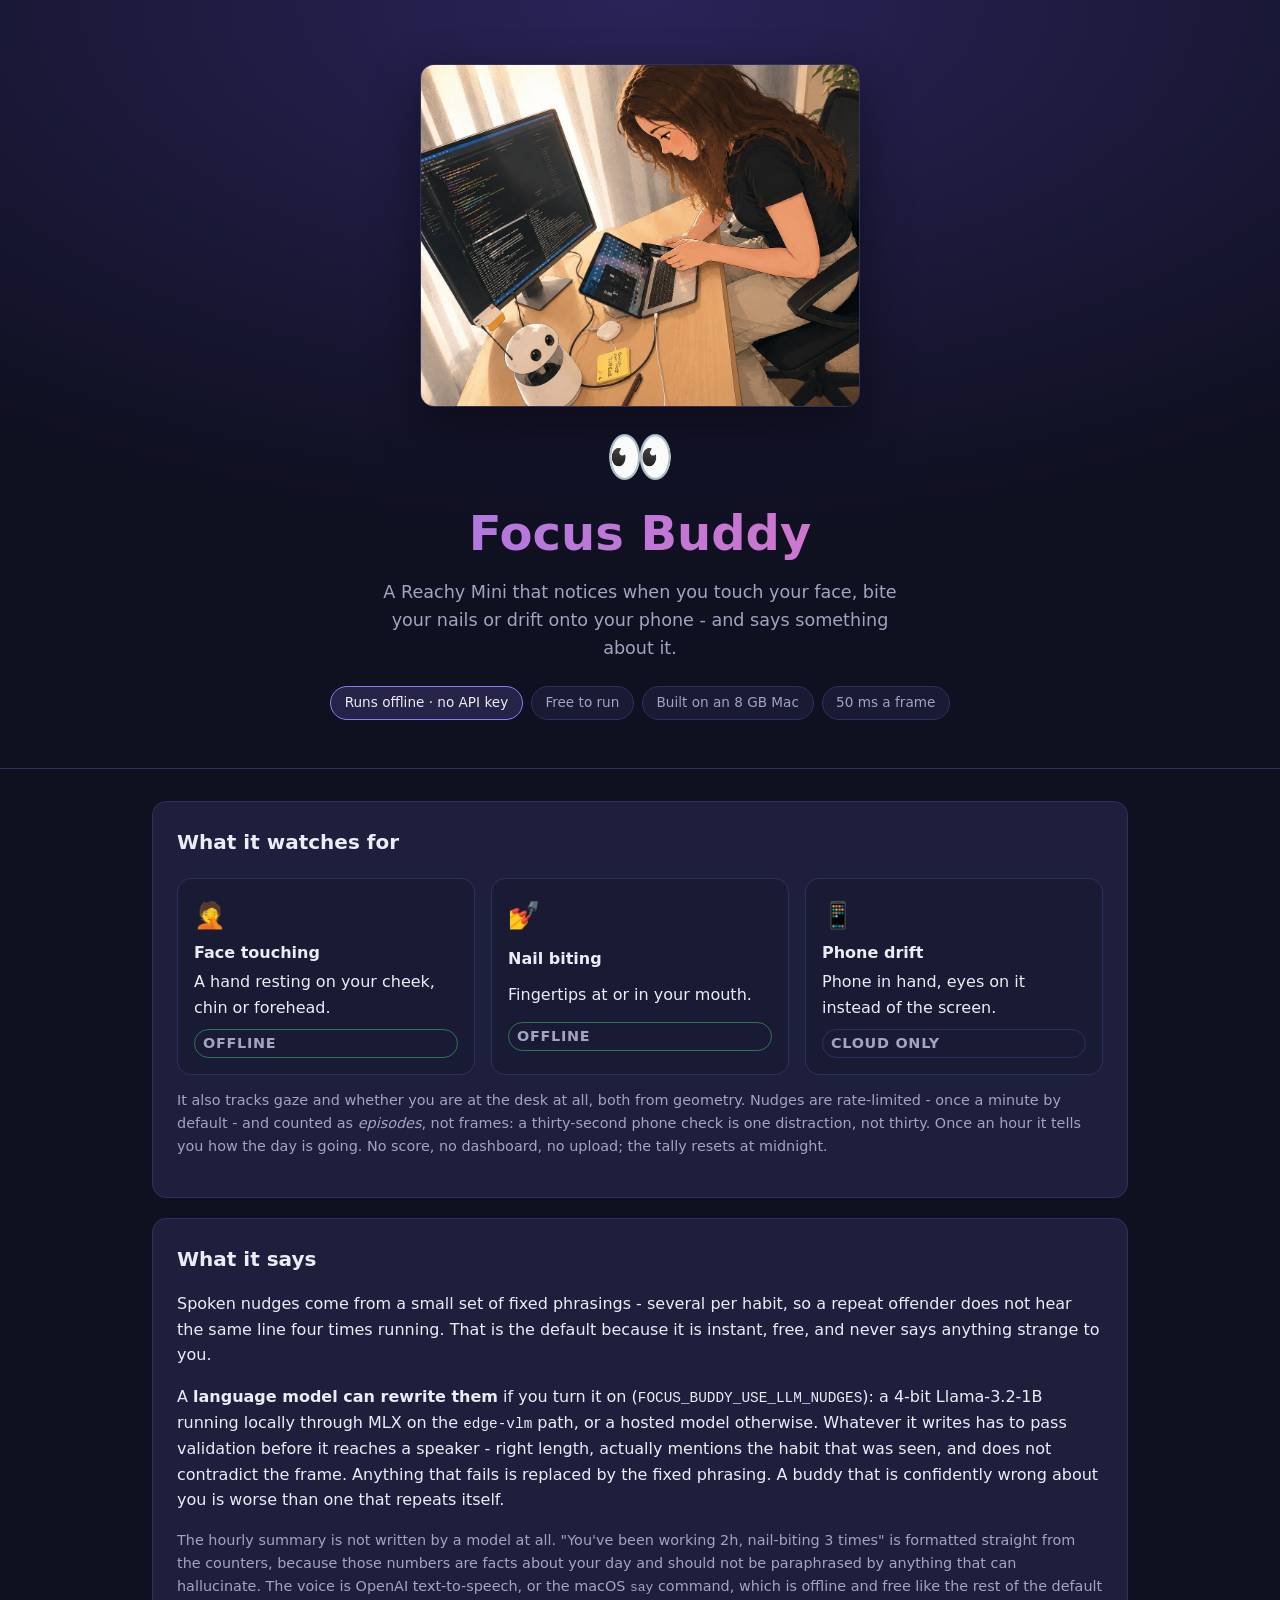
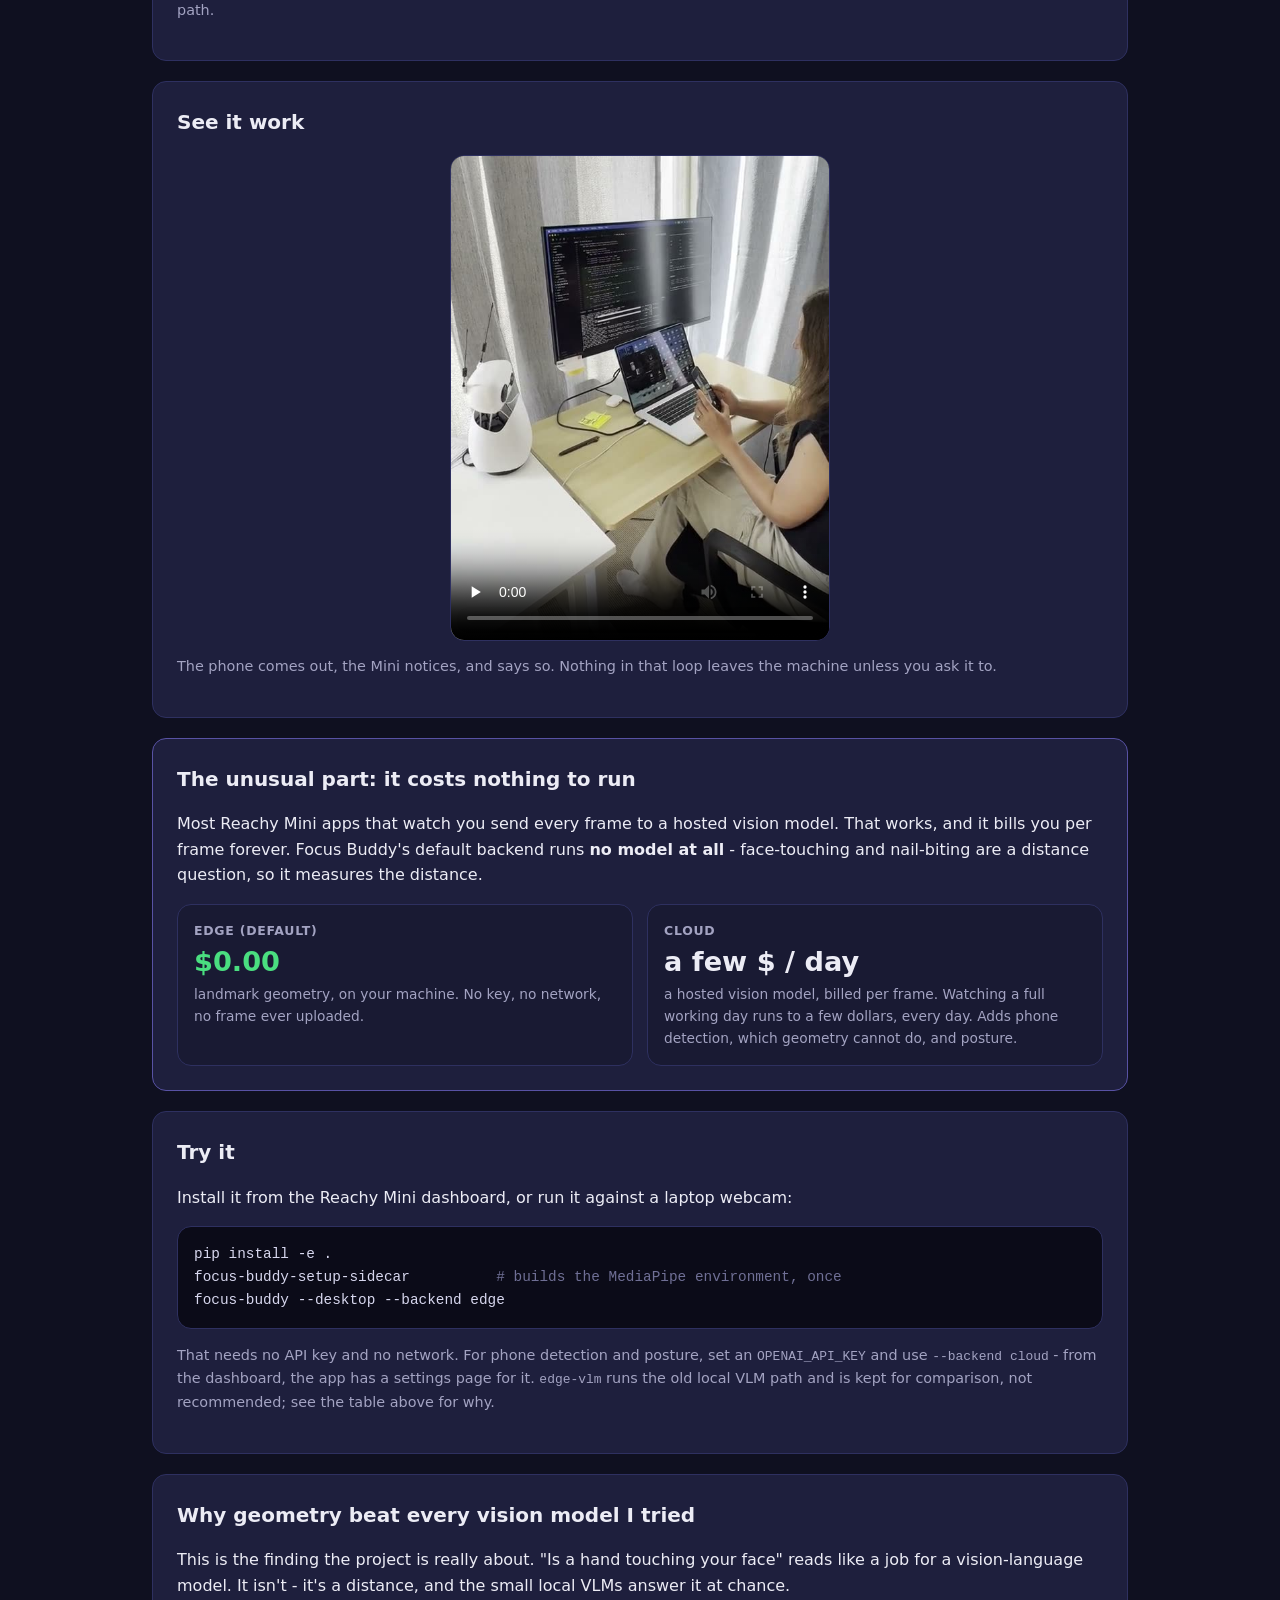
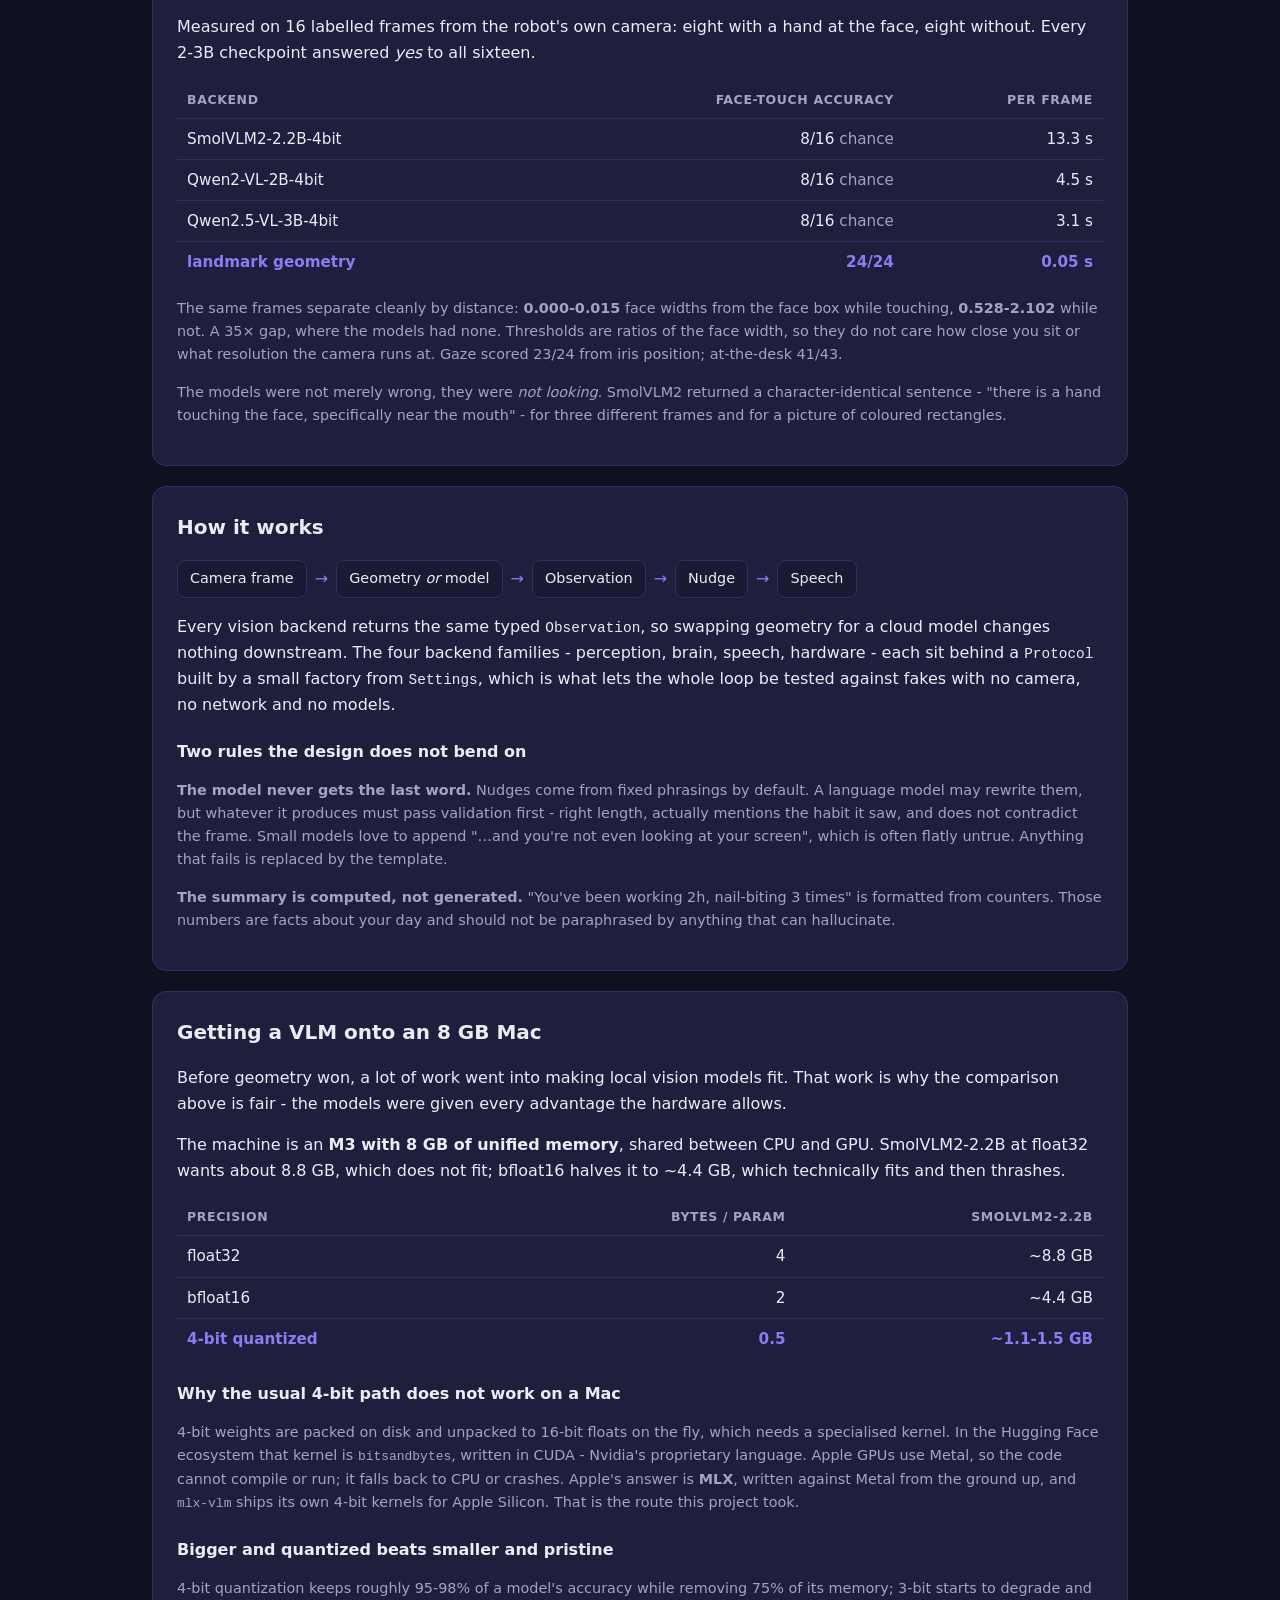
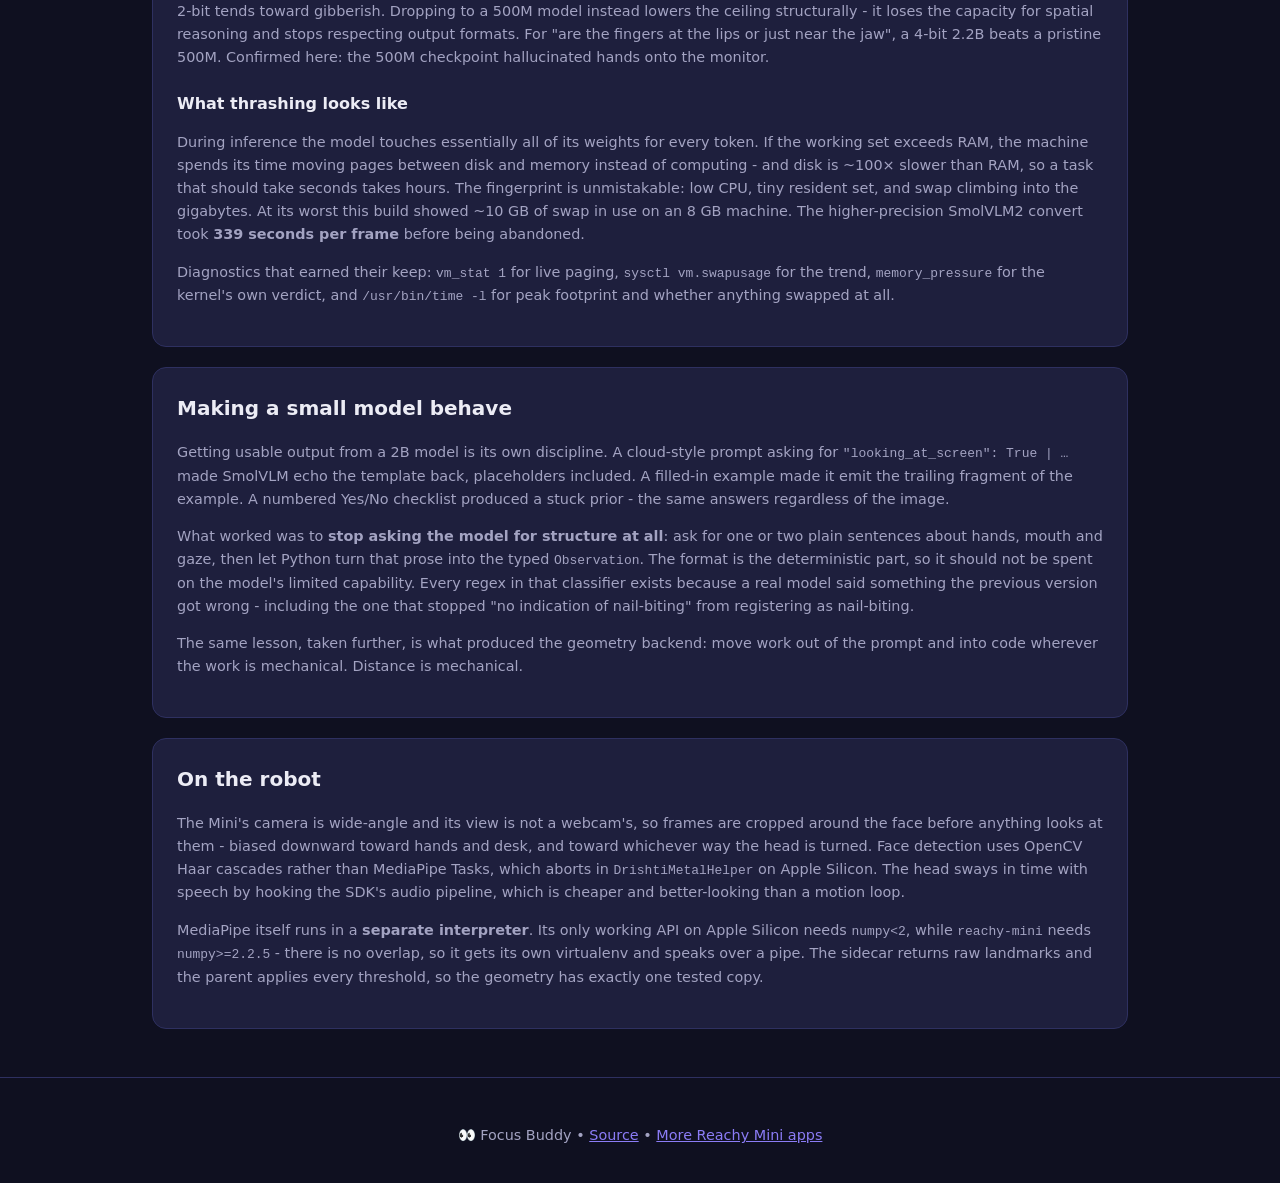
==== commit 048cee16: "Reorder the page around what a reader needs, in that order Now: what it watches for, what it says, t" ====
--- a/index.html
+++ b/index.html
@@ -4,9 +4,9 @@
 <head>
 	<meta charset="utf-8" />
 	<meta name="viewport" content="width=device-width, initial-scale=1" />
-	<title>Focus Buddy — a Reachy Mini that notices your habits</title>
+	<title>Focus Buddy - a Reachy Mini that notices your habits</title>
 	<meta name="description"
-		content="A Reachy Mini desk companion that catches face-touching and nail-biting with landmark geometry — 24/24 accurate, 50ms a frame, no model, no API key, no cost." />
+		content="A Reachy Mini desk companion that catches face-touching and nail-biting with landmark geometry - 24/24 accurate, 50ms a frame, no model, no API key, no cost." />
 	<link rel="stylesheet" href="style.css" />
 </head>
 
@@ -18,7 +18,7 @@
 		<h1>Focus Buddy</h1>
 		<p class="tagline">
 			A Reachy Mini that notices when you touch your face, bite your nails or drift onto your
-			phone — and says something about it.
+			phone - and says something about it.
 		</p>
 		<div class="pill-row">
 			<span class="pill strong">Runs offline · no API key</span>
@@ -31,43 +31,6 @@
 	<main class="container">
 
 		<section class="card">
-			<h2>See it work</h2>
-			<video class="demo" controls playsinline preload="none" poster="media/demo-poster.jpg">
-				<source src="media/demo.mp4" type="video/mp4" />
-				Your browser cannot play this video.
-				<a href="media/demo.mp4">Download it instead.</a>
-			</video>
-			<p class="fine">
-				The phone comes out, the Mini notices, and says so. Nothing in that loop leaves the
-				machine unless you ask it to.
-			</p>
-		</section>
-
-		<section class="card highlight">
-			<h2>The unusual part: it costs nothing to run</h2>
-			<p>
-				Most Reachy Mini apps that watch you send every frame to a hosted vision model. That
-				works, and it bills you per frame forever. Focus Buddy's default backend runs
-				<strong>no model at all</strong> — face-touching and nail-biting are a distance
-				question, so it measures the distance.
-			</p>
-			<div class="cost-grid">
-				<div class="cost">
-					<span class="cost-label">edge (default)</span>
-					<span class="cost-value ok">$0.00</span>
-					<span class="cost-note">landmark geometry, on your machine. No key, no network,
-						no frame ever uploaded.</span>
-				</div>
-				<div class="cost">
-					<span class="cost-label">cloud</span>
-					<span class="cost-value">~¢ per frame</span>
-					<span class="cost-note">a hosted vision model. Adds phone detection, which
-						geometry cannot do — and posture.</span>
-				</div>
-			</div>
-		</section>
-
-		<section class="card">
 			<h2>What it watches for</h2>
 			<div class="habit-grid">
 				<div class="habit">
@@ -91,7 +54,7 @@
 			</div>
 			<p class="fine">
 				It also tracks gaze and whether you are at the desk at all, both from geometry. Nudges
-				are rate-limited — once a minute by default — and counted as <em>episodes</em>, not
+				are rate-limited - once a minute by default - and counted as <em>episodes</em>, not
 				frames: a thirty-second phone check is one distraction, not thirty. Once an hour it
 				tells you how the day is going. No score, no dashboard, no upload; the tally resets at
 				midnight.
@@ -99,15 +62,92 @@
 		</section>
 
 		<section class="card">
+			<h2>What it says</h2>
+			<p>
+				Spoken nudges come from a small set of fixed phrasings - several per habit, so a repeat
+				offender does not hear the same line four times running. That is the default because it
+				is instant, free, and never says anything strange to you.
+			</p>
+			<p>
+				A <strong>language model can rewrite them</strong> if you turn it on
+				(<code>FOCUS_BUDDY_USE_LLM_NUDGES</code>): a 4-bit Llama-3.2-1B running locally through
+				MLX on the <code>edge-vlm</code> path, or a hosted model otherwise. Whatever it writes
+				has to pass validation before it reaches a speaker - right length, actually mentions the
+				habit that was seen, and does not contradict the frame. Anything that fails is replaced
+				by the fixed phrasing. A buddy that is confidently wrong about you is worse than one
+				that repeats itself.
+			</p>
+			<p class="fine">
+				The hourly summary is not written by a model at all. "You've been working 2h,
+				nail-biting 3 times" is formatted straight from the counters, because those numbers are
+				facts about your day and should not be paraphrased by anything that can hallucinate.
+				The voice is OpenAI text-to-speech, or the macOS <code>say</code> command, which is
+				offline and free like the rest of the default path.
+			</p>
+		</section>
+
+		<section class="card">
+			<h2>See it work</h2>
+			<video class="demo" controls playsinline preload="none" poster="media/demo-poster.jpg">
+				<source src="media/demo.mp4" type="video/mp4" />
+				Your browser cannot play this video.
+				<a href="media/demo.mp4">Download it instead.</a>
+			</video>
+			<p class="fine">
+				The phone comes out, the Mini notices, and says so. Nothing in that loop leaves the
+				machine unless you ask it to.
+			</p>
+		</section>
+
+		<section class="card highlight">
+			<h2>The unusual part: it costs nothing to run</h2>
+			<p>
+				Most Reachy Mini apps that watch you send every frame to a hosted vision model. That
+				works, and it bills you per frame forever. Focus Buddy's default backend runs
+				<strong>no model at all</strong> - face-touching and nail-biting are a distance
+				question, so it measures the distance.
+			</p>
+			<div class="cost-grid">
+				<div class="cost">
+					<span class="cost-label">edge (default)</span>
+					<span class="cost-value ok">$0.00</span>
+					<span class="cost-note">landmark geometry, on your machine. No key, no network,
+						no frame ever uploaded.</span>
+				</div>
+				<div class="cost">
+					<span class="cost-label">cloud</span>
+					<span class="cost-value">a few $ / day</span>
+					<span class="cost-note">a hosted vision model, billed per frame. Watching a full
+						working day runs to a few dollars, every day. Adds phone detection, which
+						geometry cannot do, and posture.</span>
+				</div>
+			</div>
+		</section>
+
+		<section class="card">
+			<h2>Try it</h2>
+			<p>Install it from the Reachy Mini dashboard, or run it against a laptop webcam:</p>
+			<pre><code>pip install -e .
+focus-buddy-setup-sidecar          <span class="comment"># builds the MediaPipe environment, once</span>
+focus-buddy --desktop --backend edge</code></pre>
+			<p class="fine">
+				That needs no API key and no network. For phone detection and posture, set an
+				<code>OPENAI_API_KEY</code> and use <code>--backend cloud</code> - from the dashboard,
+				the app has a settings page for it. <code>edge-vlm</code> runs the old local VLM path
+				and is kept for comparison, not recommended; see the table above for why.
+			</p>
+		</section>
+
+		<section class="card">
 			<h2>Why geometry beat every vision model I tried</h2>
 			<p>
 				This is the finding the project is really about. "Is a hand touching your face" reads
-				like a job for a vision-language model. It isn't — it's a distance, and the small
+				like a job for a vision-language model. It isn't - it's a distance, and the small
 				local VLMs answer it at chance.
 			</p>
 			<p>
 				Measured on 16 labelled frames from the robot's own camera: eight with a hand at the
-				face, eight without. Every 2–3B checkpoint answered <em>yes</em> to all sixteen.
+				face, eight without. Every 2-3B checkpoint answered <em>yes</em> to all sixteen.
 			</p>
 			<table class="bench">
 				<thead>
@@ -141,16 +181,16 @@
 				</tbody>
 			</table>
 			<p class="fine">
-				The same frames separate cleanly by distance: <strong>0.000–0.015</strong> face widths
-				from the face box while touching, <strong>0.528–2.102</strong> while not. A 35× gap,
+				The same frames separate cleanly by distance: <strong>0.000-0.015</strong> face widths
+				from the face box while touching, <strong>0.528-2.102</strong> while not. A 35× gap,
 				where the models had none. Thresholds are ratios of the face width, so they do not care
 				how close you sit or what resolution the camera runs at. Gaze scored 23/24 from iris
 				position; at-the-desk 41/43.
 			</p>
 			<p class="fine">
 				The models were not merely wrong, they were <em>not looking</em>. SmolVLM2 returned a
-				character-identical sentence — "there is a hand touching the face, specifically near the
-				mouth" — for three different frames and for a picture of coloured rectangles.
+				character-identical sentence - "there is a hand touching the face, specifically near the
+				mouth" - for three different frames and for a picture of coloured rectangles.
 			</p>
 		</section>
 
@@ -169,8 +209,8 @@
 			</div>
 			<p>
 				Every vision backend returns the same typed <code>Observation</code>, so swapping
-				geometry for a cloud model changes nothing downstream. The four backend families —
-				perception, brain, speech, hardware — each sit behind a <code>Protocol</code> built by a
+				geometry for a cloud model changes nothing downstream. The four backend families -
+				perception, brain, speech, hardware - each sit behind a <code>Protocol</code> built by a
 				small factory from <code>Settings</code>, which is what lets the whole loop be tested
 				against fakes with no camera, no network and no models.
 			</p>
@@ -178,7 +218,7 @@
 			<p class="fine">
 				<strong>The model never gets the last word.</strong> Nudges come from fixed phrasings by
 				default. A language model may rewrite them, but whatever it produces must pass
-				validation first — right length, actually mentions the habit it saw, and does not
+				validation first - right length, actually mentions the habit it saw, and does not
 				contradict the frame. Small models love to append "…and you're not even looking at your
 				screen", which is often flatly untrue. Anything that fails is replaced by the template.
 			</p>
@@ -193,7 +233,7 @@
 			<h2>Getting a VLM onto an 8 GB Mac</h2>
 			<p>
 				Before geometry won, a lot of work went into making local vision models fit. That work
-				is why the comparison above is fair — the models were given every advantage the hardware
+				is why the comparison above is fair - the models were given every advantage the hardware
 				allows.
 			</p>
 			<p>
@@ -223,7 +263,7 @@
 					<tr class="win">
 						<td>4-bit quantized</td>
 						<td>0.5</td>
-						<td>~1.1–1.5 GB</td>
+						<td>~1.1-1.5 GB</td>
 					</tr>
 				</tbody>
 			</table>
@@ -231,7 +271,7 @@
 			<p class="fine">
 				4-bit weights are packed on disk and unpacked to 16-bit floats on the fly, which needs a
 				specialised kernel. In the Hugging Face ecosystem that kernel is
-				<code>bitsandbytes</code>, written in CUDA — Nvidia's proprietary language. Apple GPUs
+				<code>bitsandbytes</code>, written in CUDA - Nvidia's proprietary language. Apple GPUs
 				use Metal, so the code cannot compile or run; it falls back to CPU or crashes. Apple's
 				answer is <strong>MLX</strong>, written against Metal from the ground up, and
 				<code>mlx-vlm</code> ships its own 4-bit kernels for Apple Silicon. That is the route
@@ -239,9 +279,9 @@
 			</p>
 			<h3>Bigger and quantized beats smaller and pristine</h3>
 			<p class="fine">
-				4-bit quantization keeps roughly 95–98% of a model's accuracy while removing 75% of its
+				4-bit quantization keeps roughly 95-98% of a model's accuracy while removing 75% of its
 				memory; 3-bit starts to degrade and 2-bit tends toward gibberish. Dropping to a 500M
-				model instead lowers the ceiling structurally — it loses the capacity for spatial
+				model instead lowers the ceiling structurally - it loses the capacity for spatial
 				reasoning and stops respecting output formats. For "are the fingers at the lips or just
 				near the jaw", a 4-bit 2.2B beats a pristine 500M. Confirmed here: the 500M checkpoint
 				hallucinated hands onto the monitor.
@@ -250,7 +290,7 @@
 			<p class="fine">
 				During inference the model touches essentially all of its weights for every token. If
 				the working set exceeds RAM, the machine spends its time moving pages between disk and
-				memory instead of computing — and disk is ~100× slower than RAM, so a task that should
+				memory instead of computing - and disk is ~100× slower than RAM, so a task that should
 				take seconds takes hours. The fingerprint is unmistakable: low CPU, tiny resident set,
 				and swap climbing into the gigabytes. At its worst this build showed ~10 GB of swap in
 				use on an 8 GB machine. The higher-precision SmolVLM2 convert took
@@ -270,7 +310,7 @@
 				Getting usable output from a 2B model is its own discipline. A cloud-style prompt asking
 				for <code>"looking_at_screen": True | …</code> made SmolVLM echo the template back,
 				placeholders included. A filled-in example made it emit the trailing fragment of the
-				example. A numbered Yes/No checklist produced a stuck prior — the same answers
+				example. A numbered Yes/No checklist produced a stuck prior - the same answers
 				regardless of the image.
 			</p>
 			<p class="fine">
@@ -278,7 +318,7 @@
 				one or two plain sentences about hands, mouth and gaze, then let Python turn that prose
 				into the typed <code>Observation</code>. The format is the deterministic part, so it
 				should not be spent on the model's limited capability. Every regex in that classifier
-				exists because a real model said something the previous version got wrong — including
+				exists because a real model said something the previous version got wrong - including
 				the one that stopped "no indication of nail-biting" from registering as nail-biting.
 			</p>
 			<p class="fine">
@@ -291,7 +331,7 @@
 			<h2>On the robot</h2>
 			<p class="fine">
 				The Mini's camera is wide-angle and its view is not a webcam's, so frames are cropped
-				around the face before anything looks at them — biased downward toward hands and desk,
+				around the face before anything looks at them - biased downward toward hands and desk,
 				and toward whichever way the head is turned. Face detection uses OpenCV Haar cascades
 				rather than MediaPipe Tasks, which aborts in <code>DrishtiMetalHelper</code> on Apple
 				Silicon. The head sways in time with speech by hooking the SDK's audio pipeline, which
@@ -300,23 +340,9 @@
 			<p class="fine">
 				MediaPipe itself runs in a <strong>separate interpreter</strong>. Its only working API on
 				Apple Silicon needs <code>numpy&lt;2</code>, while <code>reachy-mini</code> needs
-				<code>numpy&gt;=2.2.5</code> — there is no overlap, so it gets its own virtualenv and
+				<code>numpy&gt;=2.2.5</code> - there is no overlap, so it gets its own virtualenv and
 				speaks over a pipe. The sidecar returns raw landmarks and the parent applies every
 				threshold, so the geometry has exactly one tested copy.
-			</p>
-		</section>
-
-		<section class="card">
-			<h2>Try it</h2>
-			<p>Install it from the Reachy Mini dashboard, or run it against a laptop webcam:</p>
-			<pre><code>pip install -e .
-focus-buddy-setup-sidecar          <span class="comment"># builds the MediaPipe environment, once</span>
-focus-buddy --desktop --backend edge</code></pre>
-			<p class="fine">
-				That needs no API key and no network. For phone detection and posture, set an
-				<code>OPENAI_API_KEY</code> and use <code>--backend cloud</code> — from the dashboard,
-				the app has a settings page for it. <code>edge-vlm</code> runs the old local VLM path
-				and is kept for comparison, not recommended; see the table above for why.
 			</p>
 		</section>
 	</main>
--- a/style.css
+++ b/style.css
@@ -81,7 +81,7 @@
 }
 
 .container {
-	max-width: 52rem;
+	max-width: 64rem;
 	margin: 0 auto;
 	padding: 2rem 1.5rem 3rem;
 	display: grid;
@@ -215,8 +215,8 @@
 .hero-art {
 	display: block;
 	width: 100%;
-	max-width: 720px;
-	margin: 0 auto 26px;
+	max-width: 440px;
+	margin: 0 auto 22px;
 	border-radius: var(--radius);
 	border: 1px solid var(--border);
 	box-shadow: 0 18px 50px rgba(0, 0, 0, 0.45);
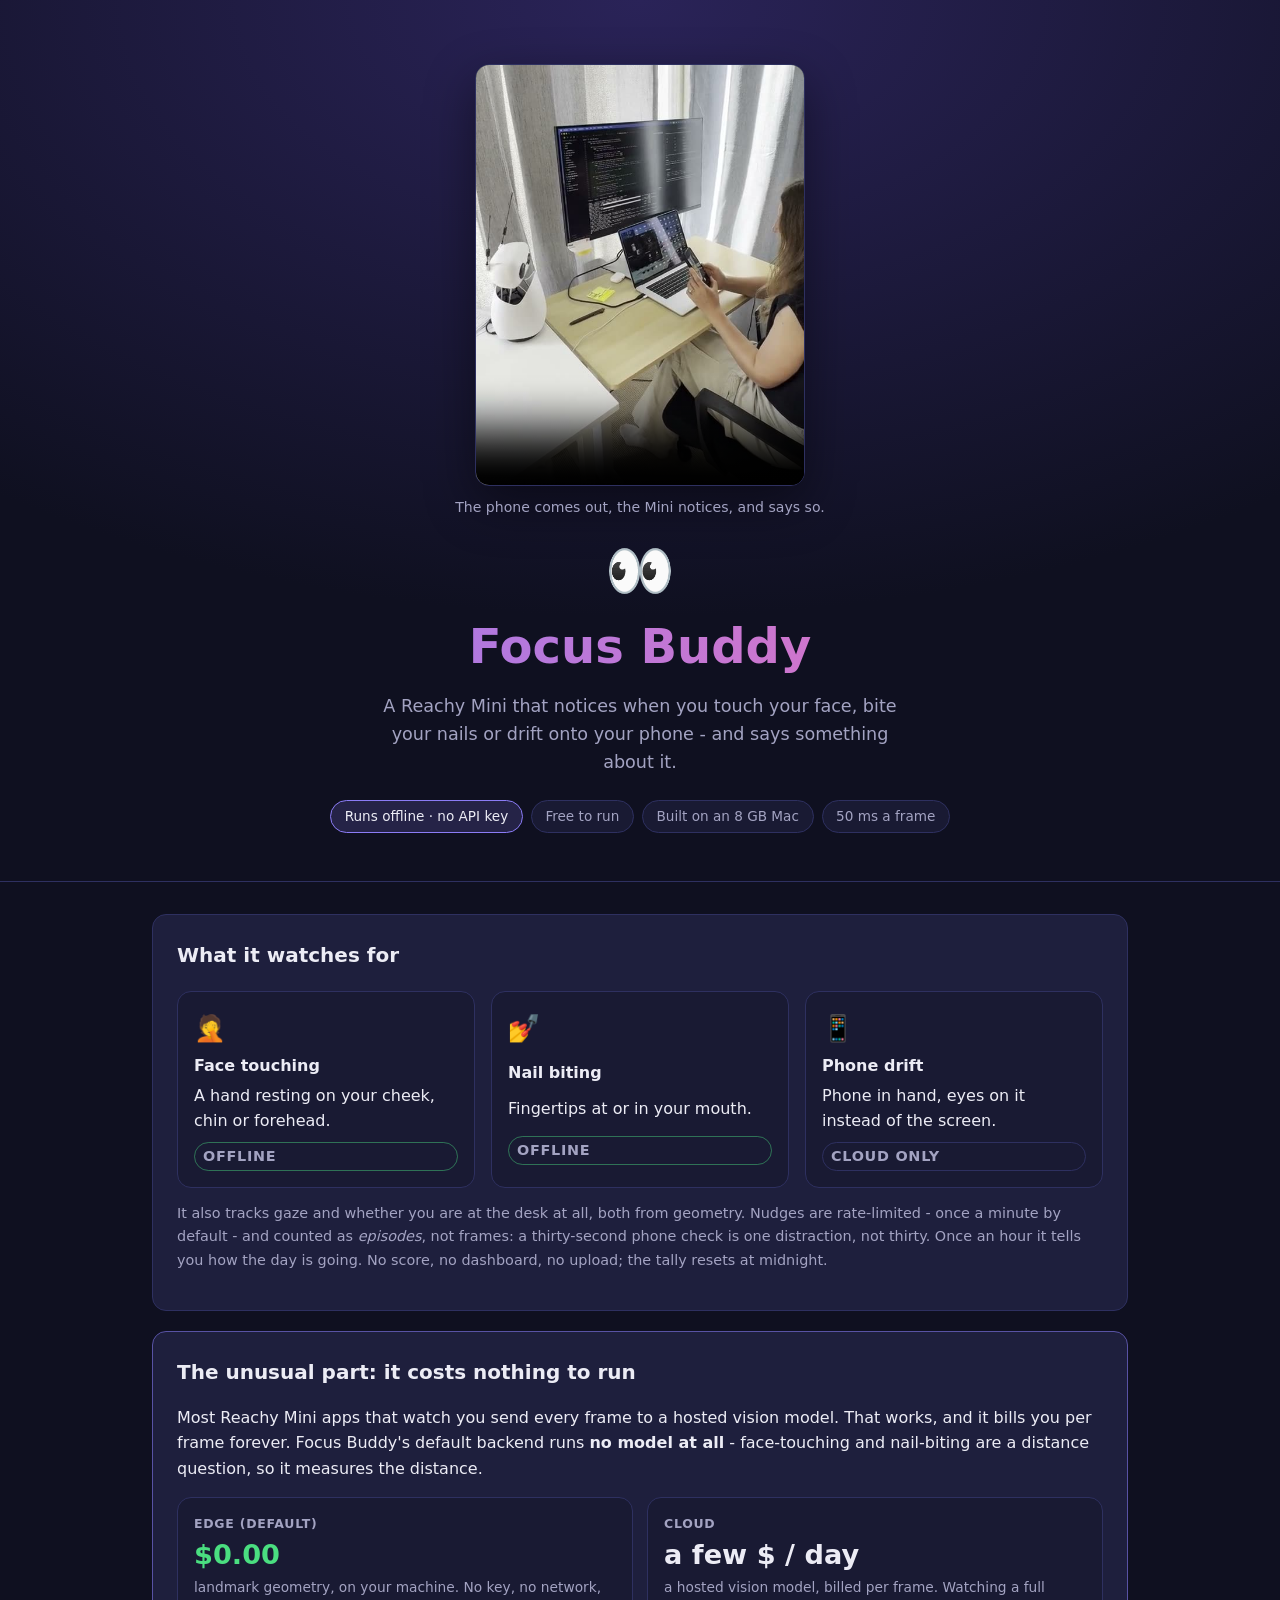
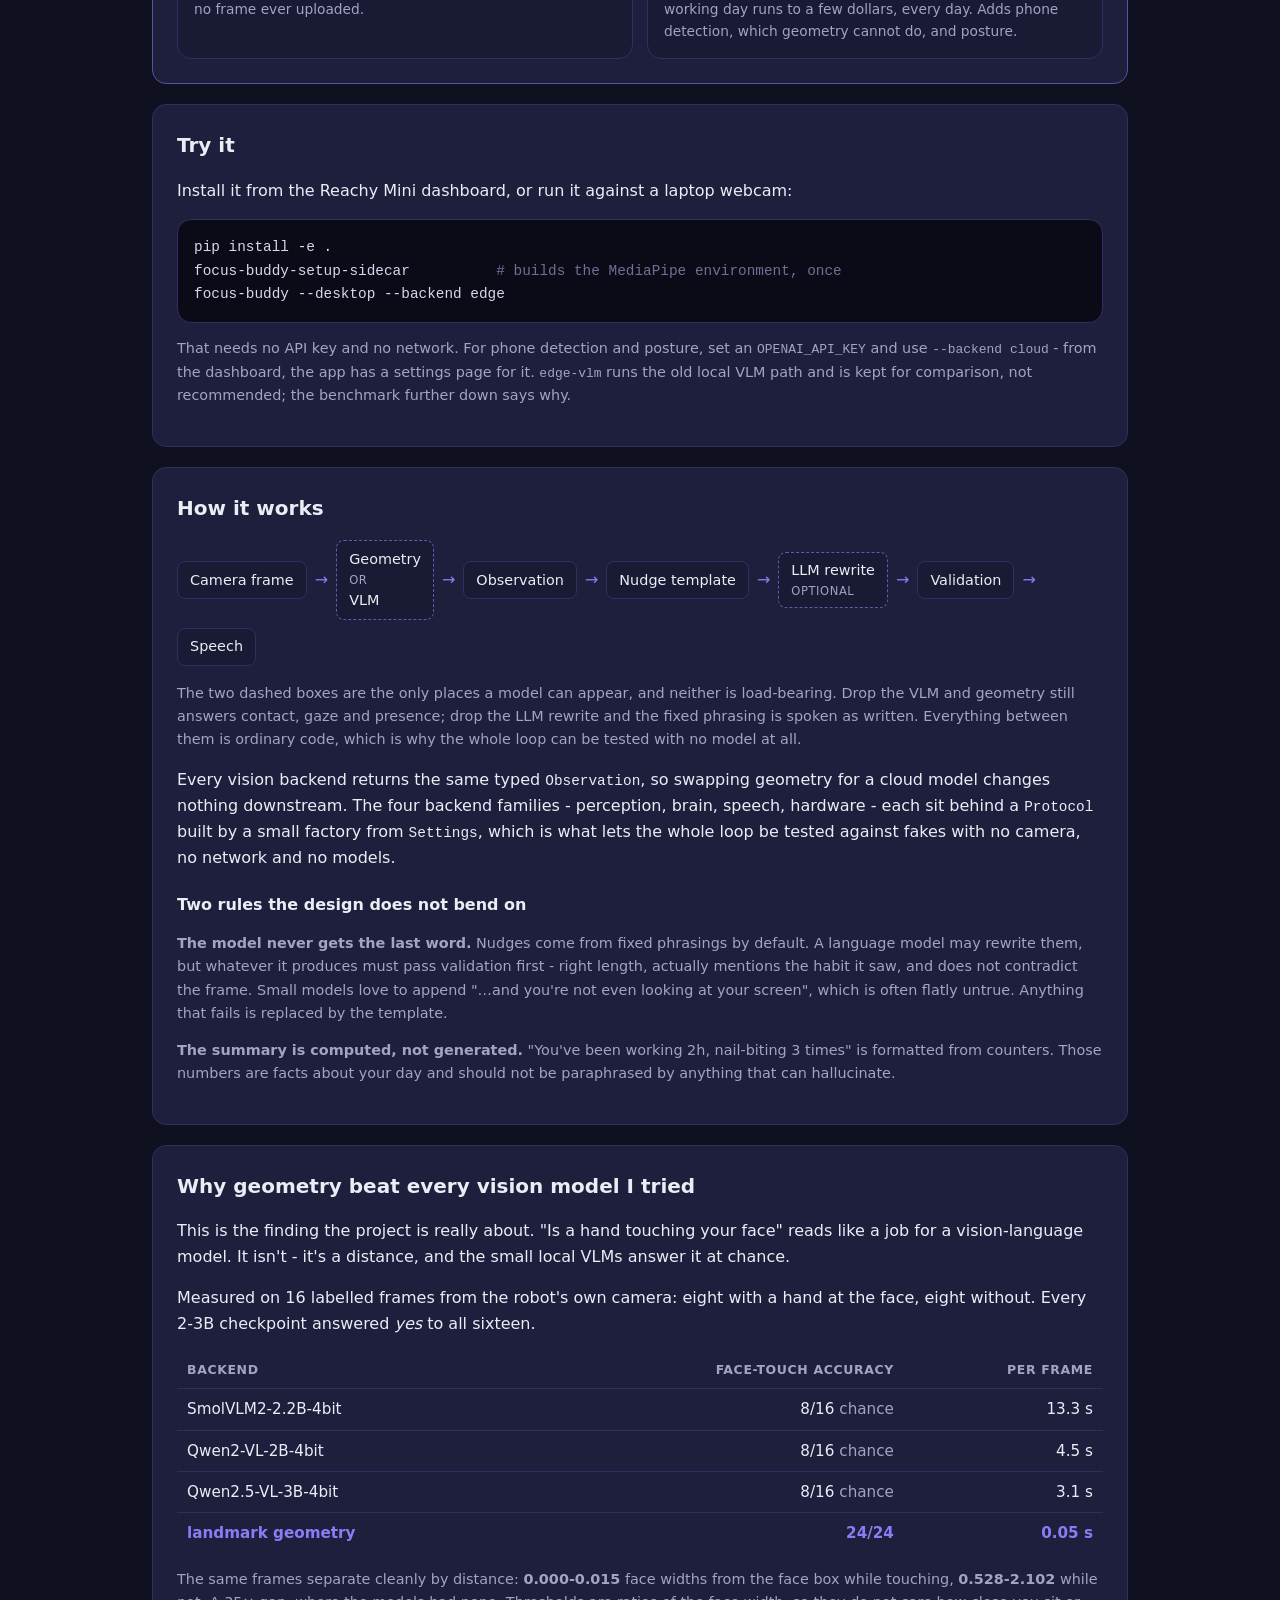
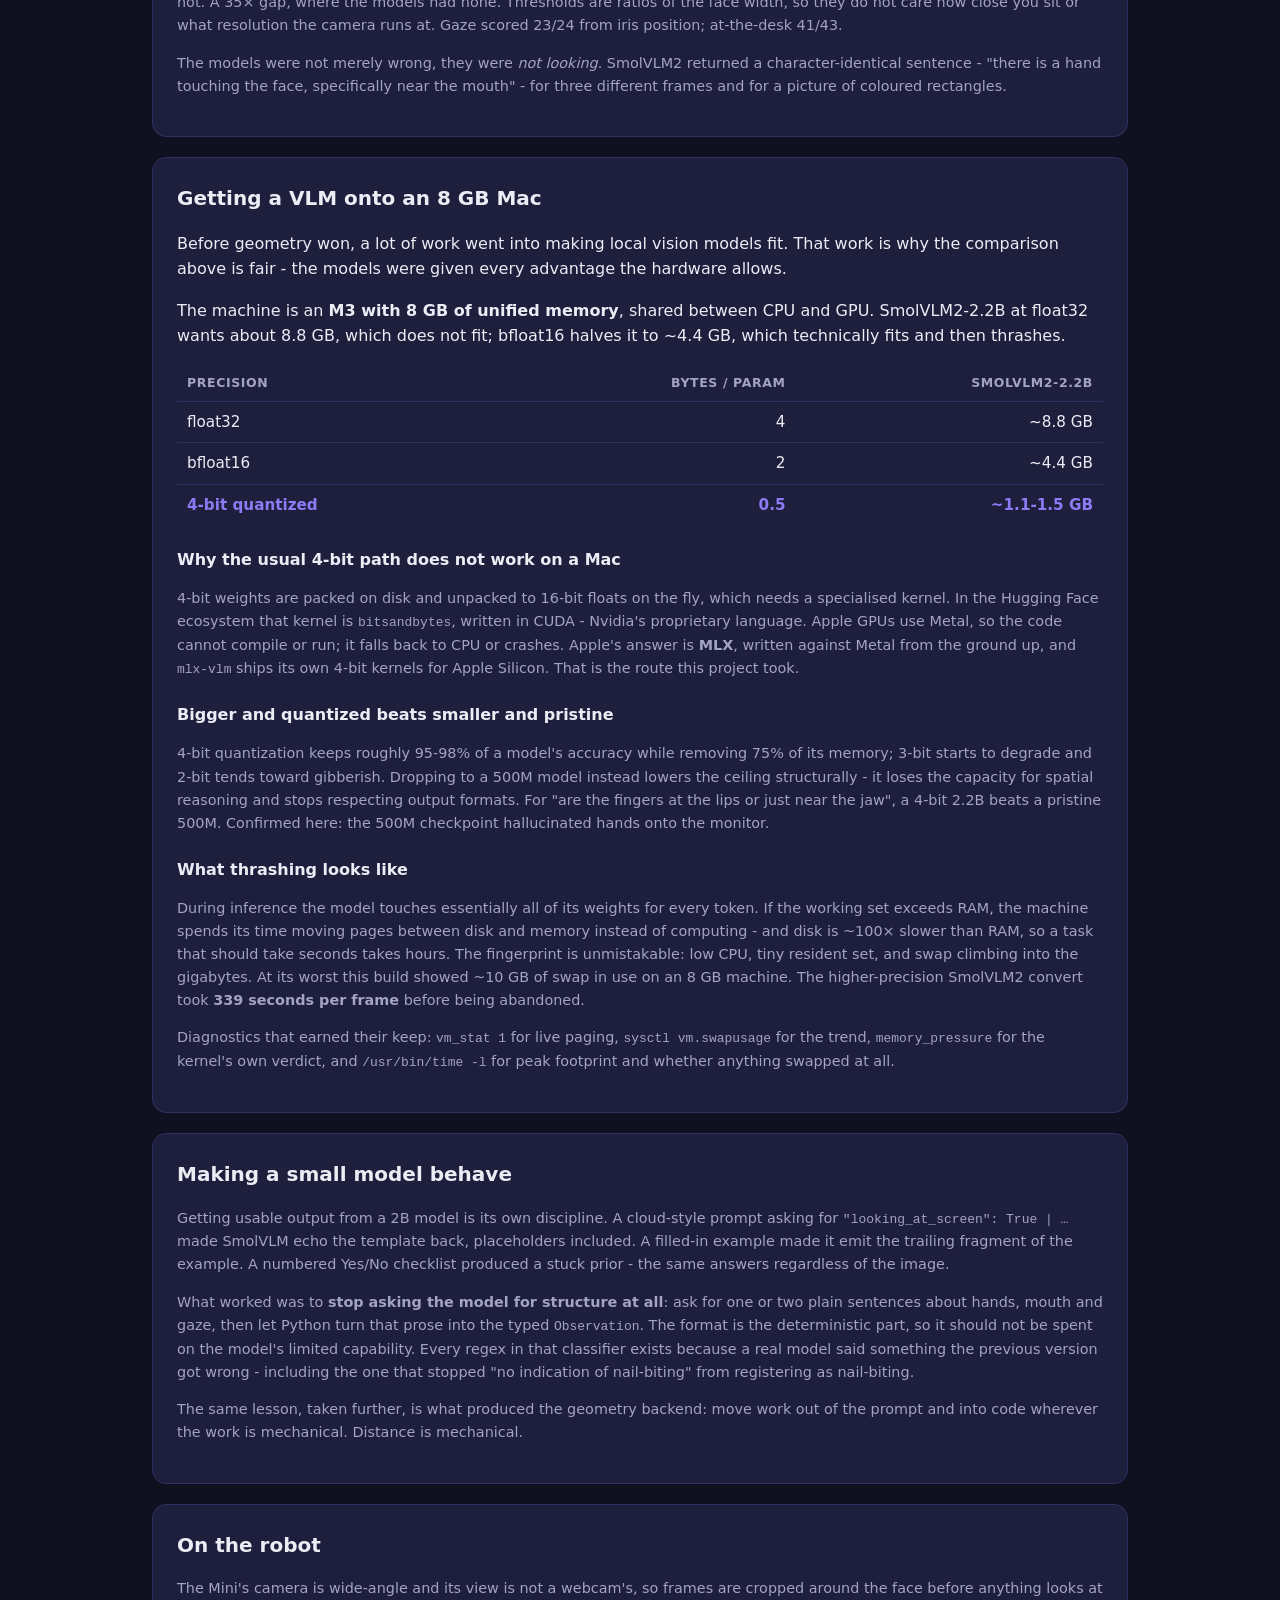
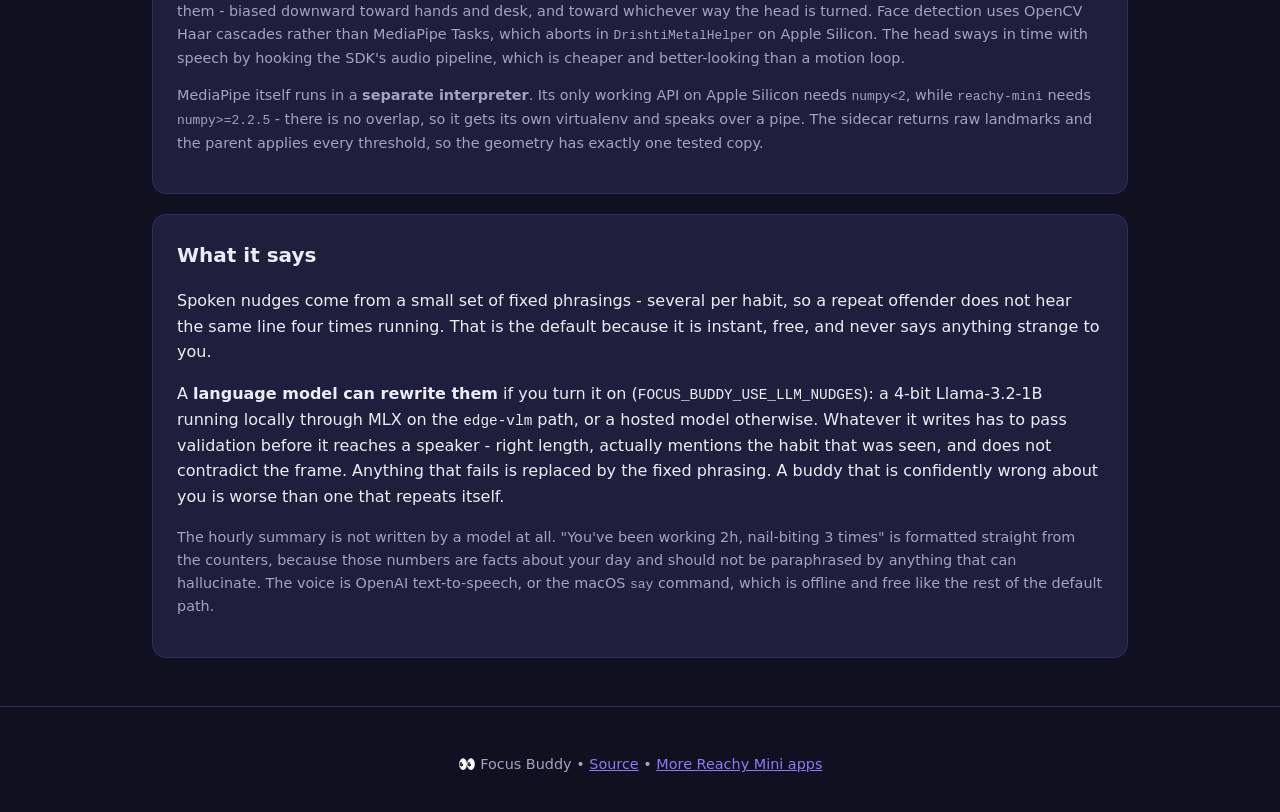
==== commit 898004dc: "Lead with the demo, and put the models in the diagram The video is the first thing on the page now, " ====
--- a/index.html
+++ b/index.html
@@ -12,8 +12,12 @@
 
 <body>
 	<header class="hero">
-		<img class="hero-art" src="media/hero.jpg"
-			alt="Illustration of a desk: a Reachy Mini beside a laptop, watching someone reach for their phone." />
+		<video class="hero-demo" controls playsinline preload="metadata" poster="media/demo-poster.jpg">
+			<source src="media/demo.mp4" type="video/mp4" />
+			Your browser cannot play this video.
+			<a href="media/demo.mp4">Download it instead.</a>
+		</video>
+		<p class="hero-caption">The phone comes out, the Mini notices, and says so.</p>
 		<div class="app-icon">👀</div>
 		<h1>Focus Buddy</h1>
 		<p class="tagline">
@@ -61,6 +65,263 @@
 			</p>
 		</section>
 
+		<section class="card highlight">
+			<h2>The unusual part: it costs nothing to run</h2>
+			<p>
+				Most Reachy Mini apps that watch you send every frame to a hosted vision model. That
+				works, and it bills you per frame forever. Focus Buddy's default backend runs
+				<strong>no model at all</strong> - face-touching and nail-biting are a distance
+				question, so it measures the distance.
+			</p>
+			<div class="cost-grid">
+				<div class="cost">
+					<span class="cost-label">edge (default)</span>
+					<span class="cost-value ok">$0.00</span>
+					<span class="cost-note">landmark geometry, on your machine. No key, no network,
+						no frame ever uploaded.</span>
+				</div>
+				<div class="cost">
+					<span class="cost-label">cloud</span>
+					<span class="cost-value">a few $ / day</span>
+					<span class="cost-note">a hosted vision model, billed per frame. Watching a full
+						working day runs to a few dollars, every day. Adds phone detection, which
+						geometry cannot do, and posture.</span>
+				</div>
+			</div>
+		</section>
+
+		<section class="card">
+			<h2>Try it</h2>
+			<p>Install it from the Reachy Mini dashboard, or run it against a laptop webcam:</p>
+			<pre><code>pip install -e .
+focus-buddy-setup-sidecar          <span class="comment"># builds the MediaPipe environment, once</span>
+focus-buddy --desktop --backend edge</code></pre>
+			<p class="fine">
+				That needs no API key and no network. For phone detection and posture, set an
+				<code>OPENAI_API_KEY</code> and use <code>--backend cloud</code> - from the dashboard,
+				the app has a settings page for it. <code>edge-vlm</code> runs the old local VLM path
+				and is kept for comparison, not recommended; the benchmark further down says why.
+			</p>
+		</section>
+
+		<section class="card">
+			<h2>How it works</h2>
+			<div class="flow">
+				<span class="step">Camera frame</span>
+				<span class="arrow">→</span>
+				<span class="step optional">Geometry <em>or</em> VLM</span>
+				<span class="arrow">→</span>
+				<span class="step">Observation</span>
+				<span class="arrow">→</span>
+				<span class="step">Nudge template</span>
+				<span class="arrow">→</span>
+				<span class="step optional">LLM rewrite <em>optional</em></span>
+				<span class="arrow">→</span>
+				<span class="step">Validation</span>
+				<span class="arrow">→</span>
+				<span class="step">Speech</span>
+			</div>
+			<p class="fine">
+				The two dashed boxes are the only places a model can appear, and neither is
+				load-bearing. Drop the VLM and geometry still answers contact, gaze and presence; drop
+				the LLM rewrite and the fixed phrasing is spoken as written. Everything between them is
+				ordinary code, which is why the whole loop can be tested with no model at all.
+			</p>
+			<p>
+				Every vision backend returns the same typed <code>Observation</code>, so swapping
+				geometry for a cloud model changes nothing downstream. The four backend families -
+				perception, brain, speech, hardware - each sit behind a <code>Protocol</code> built by a
+				small factory from <code>Settings</code>, which is what lets the whole loop be tested
+				against fakes with no camera, no network and no models.
+			</p>
+			<h3>Two rules the design does not bend on</h3>
+			<p class="fine">
+				<strong>The model never gets the last word.</strong> Nudges come from fixed phrasings by
+				default. A language model may rewrite them, but whatever it produces must pass
+				validation first - right length, actually mentions the habit it saw, and does not
+				contradict the frame. Small models love to append "…and you're not even looking at your
+				screen", which is often flatly untrue. Anything that fails is replaced by the template.
+			</p>
+			<p class="fine">
+				<strong>The summary is computed, not generated.</strong> "You've been working 2h,
+				nail-biting 3 times" is formatted from counters. Those numbers are facts about your day
+				and should not be paraphrased by anything that can hallucinate.
+			</p>
+		</section>
+
+		<section class="card">
+			<h2>Why geometry beat every vision model I tried</h2>
+			<p>
+				This is the finding the project is really about. "Is a hand touching your face" reads
+				like a job for a vision-language model. It isn't - it's a distance, and the small
+				local VLMs answer it at chance.
+			</p>
+			<p>
+				Measured on 16 labelled frames from the robot's own camera: eight with a hand at the
+				face, eight without. Every 2-3B checkpoint answered <em>yes</em> to all sixteen.
+			</p>
+			<table class="bench">
+				<thead>
+					<tr>
+						<th>Backend</th>
+						<th>Face-touch accuracy</th>
+						<th>Per frame</th>
+					</tr>
+				</thead>
+				<tbody>
+					<tr>
+						<td>SmolVLM2-2.2B-4bit</td>
+						<td>8/16 <span class="dim">chance</span></td>
+						<td>13.3 s</td>
+					</tr>
+					<tr>
+						<td>Qwen2-VL-2B-4bit</td>
+						<td>8/16 <span class="dim">chance</span></td>
+						<td>4.5 s</td>
+					</tr>
+					<tr>
+						<td>Qwen2.5-VL-3B-4bit</td>
+						<td>8/16 <span class="dim">chance</span></td>
+						<td>3.1 s</td>
+					</tr>
+					<tr class="win">
+						<td>landmark geometry</td>
+						<td>24/24</td>
+						<td>0.05 s</td>
+					</tr>
+				</tbody>
+			</table>
+			<p class="fine">
+				The same frames separate cleanly by distance: <strong>0.000-0.015</strong> face widths
+				from the face box while touching, <strong>0.528-2.102</strong> while not. A 35× gap,
+				where the models had none. Thresholds are ratios of the face width, so they do not care
+				how close you sit or what resolution the camera runs at. Gaze scored 23/24 from iris
+				position; at-the-desk 41/43.
+			</p>
+			<p class="fine">
+				The models were not merely wrong, they were <em>not looking</em>. SmolVLM2 returned a
+				character-identical sentence - "there is a hand touching the face, specifically near the
+				mouth" - for three different frames and for a picture of coloured rectangles.
+			</p>
+		</section>
+
+		<section class="card">
+			<h2>Getting a VLM onto an 8 GB Mac</h2>
+			<p>
+				Before geometry won, a lot of work went into making local vision models fit. That work
+				is why the comparison above is fair - the models were given every advantage the hardware
+				allows.
+			</p>
+			<p>
+				The machine is an <strong>M3 with 8 GB of unified memory</strong>, shared between CPU and
+				GPU. SmolVLM2-2.2B at float32 wants about 8.8 GB, which does not fit; bfloat16 halves it
+				to ~4.4 GB, which technically fits and then thrashes.
+			</p>
+			<table class="bench">
+				<thead>
+					<tr>
+						<th>Precision</th>
+						<th>Bytes / param</th>
+						<th>SmolVLM2-2.2B</th>
+					</tr>
+				</thead>
+				<tbody>
+					<tr>
+						<td>float32</td>
+						<td>4</td>
+						<td>~8.8 GB</td>
+					</tr>
+					<tr>
+						<td>bfloat16</td>
+						<td>2</td>
+						<td>~4.4 GB</td>
+					</tr>
+					<tr class="win">
+						<td>4-bit quantized</td>
+						<td>0.5</td>
+						<td>~1.1-1.5 GB</td>
+					</tr>
+				</tbody>
+			</table>
+			<h3>Why the usual 4-bit path does not work on a Mac</h3>
+			<p class="fine">
+				4-bit weights are packed on disk and unpacked to 16-bit floats on the fly, which needs a
+				specialised kernel. In the Hugging Face ecosystem that kernel is
+				<code>bitsandbytes</code>, written in CUDA - Nvidia's proprietary language. Apple GPUs
+				use Metal, so the code cannot compile or run; it falls back to CPU or crashes. Apple's
+				answer is <strong>MLX</strong>, written against Metal from the ground up, and
+				<code>mlx-vlm</code> ships its own 4-bit kernels for Apple Silicon. That is the route
+				this project took.
+			</p>
+			<h3>Bigger and quantized beats smaller and pristine</h3>
+			<p class="fine">
+				4-bit quantization keeps roughly 95-98% of a model's accuracy while removing 75% of its
+				memory; 3-bit starts to degrade and 2-bit tends toward gibberish. Dropping to a 500M
+				model instead lowers the ceiling structurally - it loses the capacity for spatial
+				reasoning and stops respecting output formats. For "are the fingers at the lips or just
+				near the jaw", a 4-bit 2.2B beats a pristine 500M. Confirmed here: the 500M checkpoint
+				hallucinated hands onto the monitor.
+			</p>
+			<h3>What thrashing looks like</h3>
+			<p class="fine">
+				During inference the model touches essentially all of its weights for every token. If
+				the working set exceeds RAM, the machine spends its time moving pages between disk and
+				memory instead of computing - and disk is ~100× slower than RAM, so a task that should
+				take seconds takes hours. The fingerprint is unmistakable: low CPU, tiny resident set,
+				and swap climbing into the gigabytes. At its worst this build showed ~10 GB of swap in
+				use on an 8 GB machine. The higher-precision SmolVLM2 convert took
+				<strong>339 seconds per frame</strong> before being abandoned.
+			</p>
+			<p class="fine">
+				Diagnostics that earned their keep: <code>vm_stat 1</code> for live paging,
+				<code>sysctl vm.swapusage</code> for the trend, <code>memory_pressure</code> for the
+				kernel's own verdict, and <code>/usr/bin/time -l</code> for peak footprint and whether
+				anything swapped at all.
+			</p>
+		</section>
+
+		<section class="card">
+			<h2>Making a small model behave</h2>
+			<p class="fine">
+				Getting usable output from a 2B model is its own discipline. A cloud-style prompt asking
+				for <code>"looking_at_screen": True | …</code> made SmolVLM echo the template back,
+				placeholders included. A filled-in example made it emit the trailing fragment of the
+				example. A numbered Yes/No checklist produced a stuck prior - the same answers
+				regardless of the image.
+			</p>
+			<p class="fine">
+				What worked was to <strong>stop asking the model for structure at all</strong>: ask for
+				one or two plain sentences about hands, mouth and gaze, then let Python turn that prose
+				into the typed <code>Observation</code>. The format is the deterministic part, so it
+				should not be spent on the model's limited capability. Every regex in that classifier
+				exists because a real model said something the previous version got wrong - including
+				the one that stopped "no indication of nail-biting" from registering as nail-biting.
+			</p>
+			<p class="fine">
+				The same lesson, taken further, is what produced the geometry backend: move work out of
+				the prompt and into code wherever the work is mechanical. Distance is mechanical.
+			</p>
+		</section>
+
+		<section class="card">
+			<h2>On the robot</h2>
+			<p class="fine">
+				The Mini's camera is wide-angle and its view is not a webcam's, so frames are cropped
+				around the face before anything looks at them - biased downward toward hands and desk,
+				and toward whichever way the head is turned. Face detection uses OpenCV Haar cascades
+				rather than MediaPipe Tasks, which aborts in <code>DrishtiMetalHelper</code> on Apple
+				Silicon. The head sways in time with speech by hooking the SDK's audio pipeline, which
+				is cheaper and better-looking than a motion loop.
+			</p>
+			<p class="fine">
+				MediaPipe itself runs in a <strong>separate interpreter</strong>. Its only working API on
+				Apple Silicon needs <code>numpy&lt;2</code>, while <code>reachy-mini</code> needs
+				<code>numpy&gt;=2.2.5</code> - there is no overlap, so it gets its own virtualenv and
+				speaks over a pipe. The sidecar returns raw landmarks and the parent applies every
+				threshold, so the geometry has exactly one tested copy.
+			</p>
+		</section>
+
 		<section class="card">
 			<h2>What it says</h2>
 			<p>
@@ -83,266 +344,6 @@
 				facts about your day and should not be paraphrased by anything that can hallucinate.
 				The voice is OpenAI text-to-speech, or the macOS <code>say</code> command, which is
 				offline and free like the rest of the default path.
-			</p>
-		</section>
-
-		<section class="card">
-			<h2>See it work</h2>
-			<video class="demo" controls playsinline preload="none" poster="media/demo-poster.jpg">
-				<source src="media/demo.mp4" type="video/mp4" />
-				Your browser cannot play this video.
-				<a href="media/demo.mp4">Download it instead.</a>
-			</video>
-			<p class="fine">
-				The phone comes out, the Mini notices, and says so. Nothing in that loop leaves the
-				machine unless you ask it to.
-			</p>
-		</section>
-
-		<section class="card highlight">
-			<h2>The unusual part: it costs nothing to run</h2>
-			<p>
-				Most Reachy Mini apps that watch you send every frame to a hosted vision model. That
-				works, and it bills you per frame forever. Focus Buddy's default backend runs
-				<strong>no model at all</strong> - face-touching and nail-biting are a distance
-				question, so it measures the distance.
-			</p>
-			<div class="cost-grid">
-				<div class="cost">
-					<span class="cost-label">edge (default)</span>
-					<span class="cost-value ok">$0.00</span>
-					<span class="cost-note">landmark geometry, on your machine. No key, no network,
-						no frame ever uploaded.</span>
-				</div>
-				<div class="cost">
-					<span class="cost-label">cloud</span>
-					<span class="cost-value">a few $ / day</span>
-					<span class="cost-note">a hosted vision model, billed per frame. Watching a full
-						working day runs to a few dollars, every day. Adds phone detection, which
-						geometry cannot do, and posture.</span>
-				</div>
-			</div>
-		</section>
-
-		<section class="card">
-			<h2>Try it</h2>
-			<p>Install it from the Reachy Mini dashboard, or run it against a laptop webcam:</p>
-			<pre><code>pip install -e .
-focus-buddy-setup-sidecar          <span class="comment"># builds the MediaPipe environment, once</span>
-focus-buddy --desktop --backend edge</code></pre>
-			<p class="fine">
-				That needs no API key and no network. For phone detection and posture, set an
-				<code>OPENAI_API_KEY</code> and use <code>--backend cloud</code> - from the dashboard,
-				the app has a settings page for it. <code>edge-vlm</code> runs the old local VLM path
-				and is kept for comparison, not recommended; see the table above for why.
-			</p>
-		</section>
-
-		<section class="card">
-			<h2>Why geometry beat every vision model I tried</h2>
-			<p>
-				This is the finding the project is really about. "Is a hand touching your face" reads
-				like a job for a vision-language model. It isn't - it's a distance, and the small
-				local VLMs answer it at chance.
-			</p>
-			<p>
-				Measured on 16 labelled frames from the robot's own camera: eight with a hand at the
-				face, eight without. Every 2-3B checkpoint answered <em>yes</em> to all sixteen.
-			</p>
-			<table class="bench">
-				<thead>
-					<tr>
-						<th>Backend</th>
-						<th>Face-touch accuracy</th>
-						<th>Per frame</th>
-					</tr>
-				</thead>
-				<tbody>
-					<tr>
-						<td>SmolVLM2-2.2B-4bit</td>
-						<td>8/16 <span class="dim">chance</span></td>
-						<td>13.3 s</td>
-					</tr>
-					<tr>
-						<td>Qwen2-VL-2B-4bit</td>
-						<td>8/16 <span class="dim">chance</span></td>
-						<td>4.5 s</td>
-					</tr>
-					<tr>
-						<td>Qwen2.5-VL-3B-4bit</td>
-						<td>8/16 <span class="dim">chance</span></td>
-						<td>3.1 s</td>
-					</tr>
-					<tr class="win">
-						<td>landmark geometry</td>
-						<td>24/24</td>
-						<td>0.05 s</td>
-					</tr>
-				</tbody>
-			</table>
-			<p class="fine">
-				The same frames separate cleanly by distance: <strong>0.000-0.015</strong> face widths
-				from the face box while touching, <strong>0.528-2.102</strong> while not. A 35× gap,
-				where the models had none. Thresholds are ratios of the face width, so they do not care
-				how close you sit or what resolution the camera runs at. Gaze scored 23/24 from iris
-				position; at-the-desk 41/43.
-			</p>
-			<p class="fine">
-				The models were not merely wrong, they were <em>not looking</em>. SmolVLM2 returned a
-				character-identical sentence - "there is a hand touching the face, specifically near the
-				mouth" - for three different frames and for a picture of coloured rectangles.
-			</p>
-		</section>
-
-		<section class="card">
-			<h2>How it works</h2>
-			<div class="flow">
-				<span class="step">Camera frame</span>
-				<span class="arrow">→</span>
-				<span class="step">Geometry <em>or</em> model</span>
-				<span class="arrow">→</span>
-				<span class="step">Observation</span>
-				<span class="arrow">→</span>
-				<span class="step">Nudge</span>
-				<span class="arrow">→</span>
-				<span class="step">Speech</span>
-			</div>
-			<p>
-				Every vision backend returns the same typed <code>Observation</code>, so swapping
-				geometry for a cloud model changes nothing downstream. The four backend families -
-				perception, brain, speech, hardware - each sit behind a <code>Protocol</code> built by a
-				small factory from <code>Settings</code>, which is what lets the whole loop be tested
-				against fakes with no camera, no network and no models.
-			</p>
-			<h3>Two rules the design does not bend on</h3>
-			<p class="fine">
-				<strong>The model never gets the last word.</strong> Nudges come from fixed phrasings by
-				default. A language model may rewrite them, but whatever it produces must pass
-				validation first - right length, actually mentions the habit it saw, and does not
-				contradict the frame. Small models love to append "…and you're not even looking at your
-				screen", which is often flatly untrue. Anything that fails is replaced by the template.
-			</p>
-			<p class="fine">
-				<strong>The summary is computed, not generated.</strong> "You've been working 2h,
-				nail-biting 3 times" is formatted from counters. Those numbers are facts about your day
-				and should not be paraphrased by anything that can hallucinate.
-			</p>
-		</section>
-
-		<section class="card">
-			<h2>Getting a VLM onto an 8 GB Mac</h2>
-			<p>
-				Before geometry won, a lot of work went into making local vision models fit. That work
-				is why the comparison above is fair - the models were given every advantage the hardware
-				allows.
-			</p>
-			<p>
-				The machine is an <strong>M3 with 8 GB of unified memory</strong>, shared between CPU and
-				GPU. SmolVLM2-2.2B at float32 wants about 8.8 GB, which does not fit; bfloat16 halves it
-				to ~4.4 GB, which technically fits and then thrashes.
-			</p>
-			<table class="bench">
-				<thead>
-					<tr>
-						<th>Precision</th>
-						<th>Bytes / param</th>
-						<th>SmolVLM2-2.2B</th>
-					</tr>
-				</thead>
-				<tbody>
-					<tr>
-						<td>float32</td>
-						<td>4</td>
-						<td>~8.8 GB</td>
-					</tr>
-					<tr>
-						<td>bfloat16</td>
-						<td>2</td>
-						<td>~4.4 GB</td>
-					</tr>
-					<tr class="win">
-						<td>4-bit quantized</td>
-						<td>0.5</td>
-						<td>~1.1-1.5 GB</td>
-					</tr>
-				</tbody>
-			</table>
-			<h3>Why the usual 4-bit path does not work on a Mac</h3>
-			<p class="fine">
-				4-bit weights are packed on disk and unpacked to 16-bit floats on the fly, which needs a
-				specialised kernel. In the Hugging Face ecosystem that kernel is
-				<code>bitsandbytes</code>, written in CUDA - Nvidia's proprietary language. Apple GPUs
-				use Metal, so the code cannot compile or run; it falls back to CPU or crashes. Apple's
-				answer is <strong>MLX</strong>, written against Metal from the ground up, and
-				<code>mlx-vlm</code> ships its own 4-bit kernels for Apple Silicon. That is the route
-				this project took.
-			</p>
-			<h3>Bigger and quantized beats smaller and pristine</h3>
-			<p class="fine">
-				4-bit quantization keeps roughly 95-98% of a model's accuracy while removing 75% of its
-				memory; 3-bit starts to degrade and 2-bit tends toward gibberish. Dropping to a 500M
-				model instead lowers the ceiling structurally - it loses the capacity for spatial
-				reasoning and stops respecting output formats. For "are the fingers at the lips or just
-				near the jaw", a 4-bit 2.2B beats a pristine 500M. Confirmed here: the 500M checkpoint
-				hallucinated hands onto the monitor.
-			</p>
-			<h3>What thrashing looks like</h3>
-			<p class="fine">
-				During inference the model touches essentially all of its weights for every token. If
-				the working set exceeds RAM, the machine spends its time moving pages between disk and
-				memory instead of computing - and disk is ~100× slower than RAM, so a task that should
-				take seconds takes hours. The fingerprint is unmistakable: low CPU, tiny resident set,
-				and swap climbing into the gigabytes. At its worst this build showed ~10 GB of swap in
-				use on an 8 GB machine. The higher-precision SmolVLM2 convert took
-				<strong>339 seconds per frame</strong> before being abandoned.
-			</p>
-			<p class="fine">
-				Diagnostics that earned their keep: <code>vm_stat 1</code> for live paging,
-				<code>sysctl vm.swapusage</code> for the trend, <code>memory_pressure</code> for the
-				kernel's own verdict, and <code>/usr/bin/time -l</code> for peak footprint and whether
-				anything swapped at all.
-			</p>
-		</section>
-
-		<section class="card">
-			<h2>Making a small model behave</h2>
-			<p class="fine">
-				Getting usable output from a 2B model is its own discipline. A cloud-style prompt asking
-				for <code>"looking_at_screen": True | …</code> made SmolVLM echo the template back,
-				placeholders included. A filled-in example made it emit the trailing fragment of the
-				example. A numbered Yes/No checklist produced a stuck prior - the same answers
-				regardless of the image.
-			</p>
-			<p class="fine">
-				What worked was to <strong>stop asking the model for structure at all</strong>: ask for
-				one or two plain sentences about hands, mouth and gaze, then let Python turn that prose
-				into the typed <code>Observation</code>. The format is the deterministic part, so it
-				should not be spent on the model's limited capability. Every regex in that classifier
-				exists because a real model said something the previous version got wrong - including
-				the one that stopped "no indication of nail-biting" from registering as nail-biting.
-			</p>
-			<p class="fine">
-				The same lesson, taken further, is what produced the geometry backend: move work out of
-				the prompt and into code wherever the work is mechanical. Distance is mechanical.
-			</p>
-		</section>
-
-		<section class="card">
-			<h2>On the robot</h2>
-			<p class="fine">
-				The Mini's camera is wide-angle and its view is not a webcam's, so frames are cropped
-				around the face before anything looks at them - biased downward toward hands and desk,
-				and toward whichever way the head is turned. Face detection uses OpenCV Haar cascades
-				rather than MediaPipe Tasks, which aborts in <code>DrishtiMetalHelper</code> on Apple
-				Silicon. The head sways in time with speech by hooking the SDK's audio pipeline, which
-				is cheaper and better-looking than a motion loop.
-			</p>
-			<p class="fine">
-				MediaPipe itself runs in a <strong>separate interpreter</strong>. Its only working API on
-				Apple Silicon needs <code>numpy&lt;2</code>, while <code>reachy-mini</code> needs
-				<code>numpy&gt;=2.2.5</code> - there is no overlap, so it gets its own virtualenv and
-				speaks over a pipe. The sidecar returns raw landmarks and the parent applies every
-				threshold, so the geometry has exactly one tested copy.
 			</p>
 		</section>
 	</main>
--- a/style.css
+++ b/style.css
@@ -312,3 +312,37 @@
 	font-size: 1rem;
 	margin: 22px 0 6px;
 }
+
+/* Steps where a model may appear. Dashed because neither is load-bearing. */
+.step.optional {
+	border-style: dashed;
+	border-color: color-mix(in srgb, var(--accent) 55%, var(--border));
+	color: var(--text);
+}
+
+.step.optional em {
+	display: block;
+	font-size: 0.72rem;
+	font-style: normal;
+	text-transform: uppercase;
+	letter-spacing: 0.05em;
+	color: var(--muted);
+}
+
+/* Hero demo: the first thing on the page. */
+.hero-demo {
+	display: block;
+	width: 100%;
+	max-width: 330px;
+	margin: 0 auto 10px;
+	border-radius: var(--radius);
+	border: 1px solid var(--border);
+	background: #000;
+	box-shadow: 0 18px 50px rgba(0, 0, 0, 0.45);
+}
+
+.hero-caption {
+	margin: 0 auto 24px;
+	font-size: 0.88rem;
+	color: var(--muted);
+}
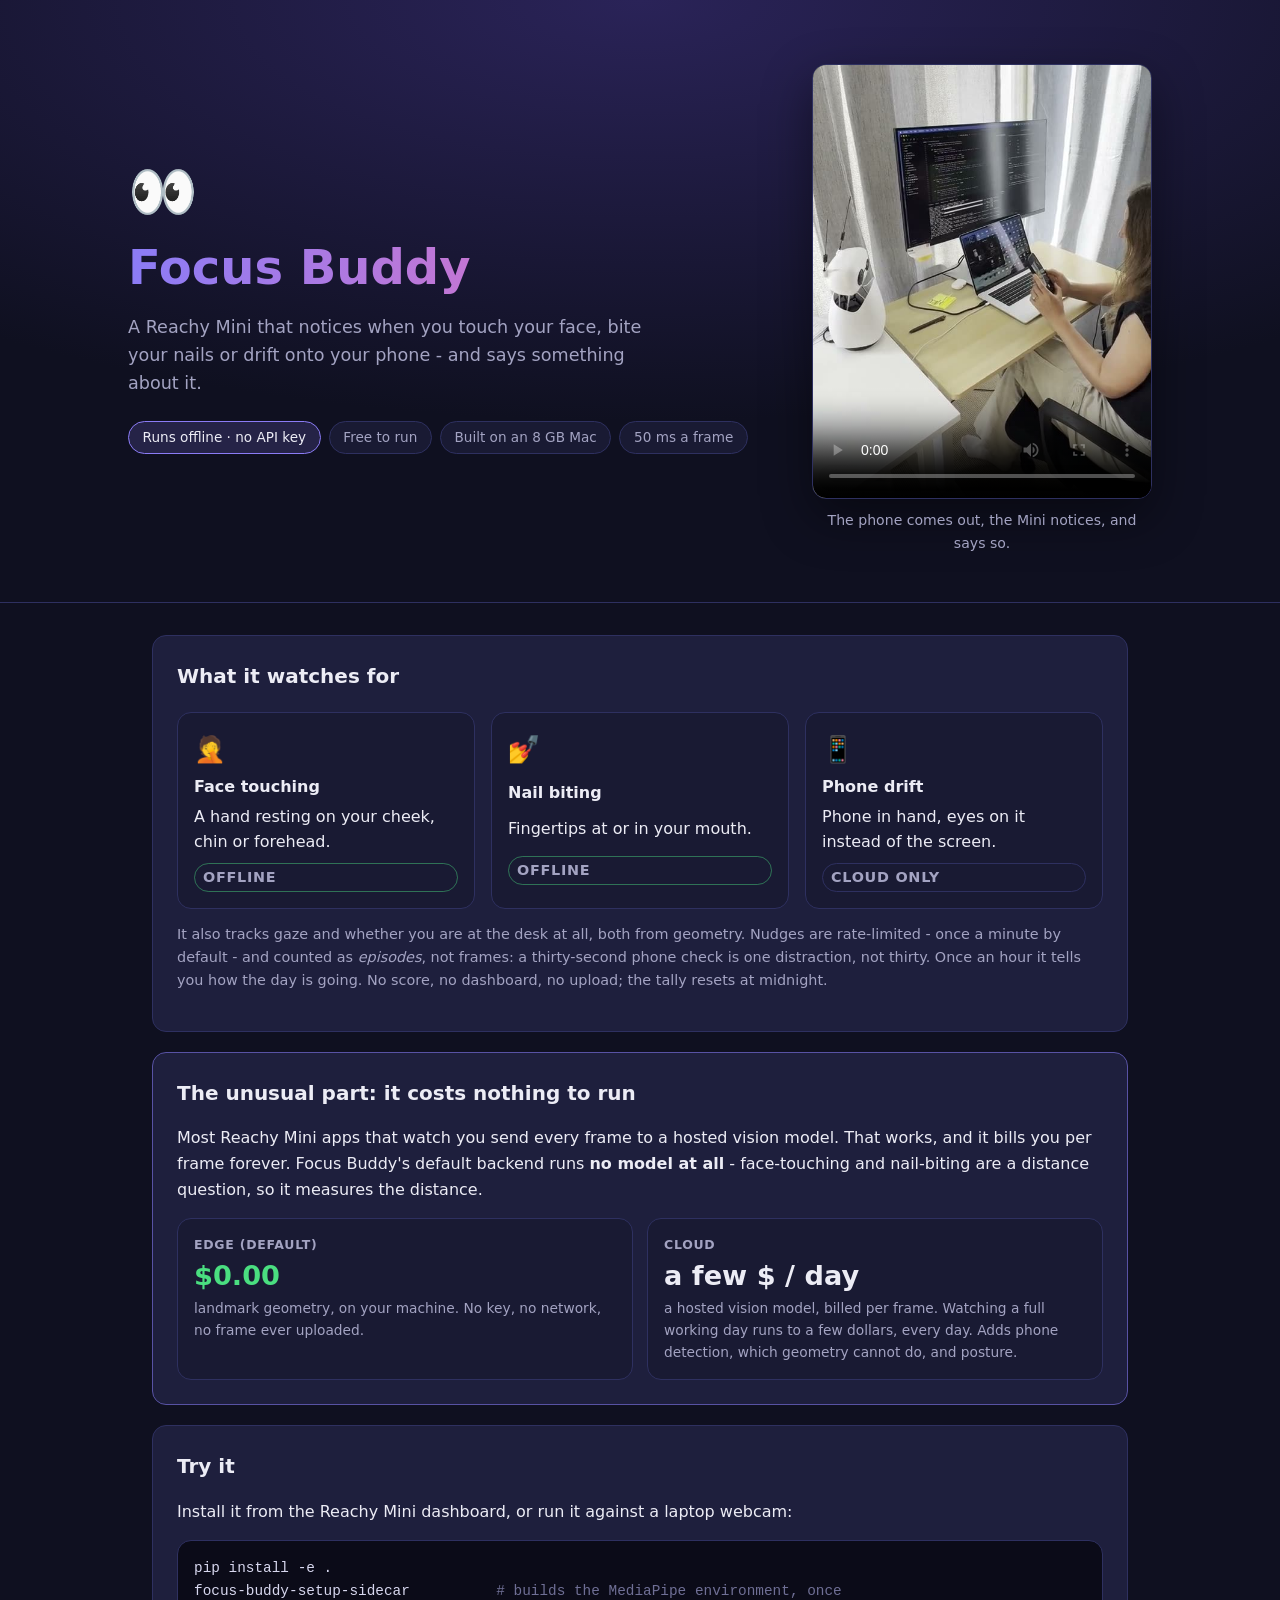
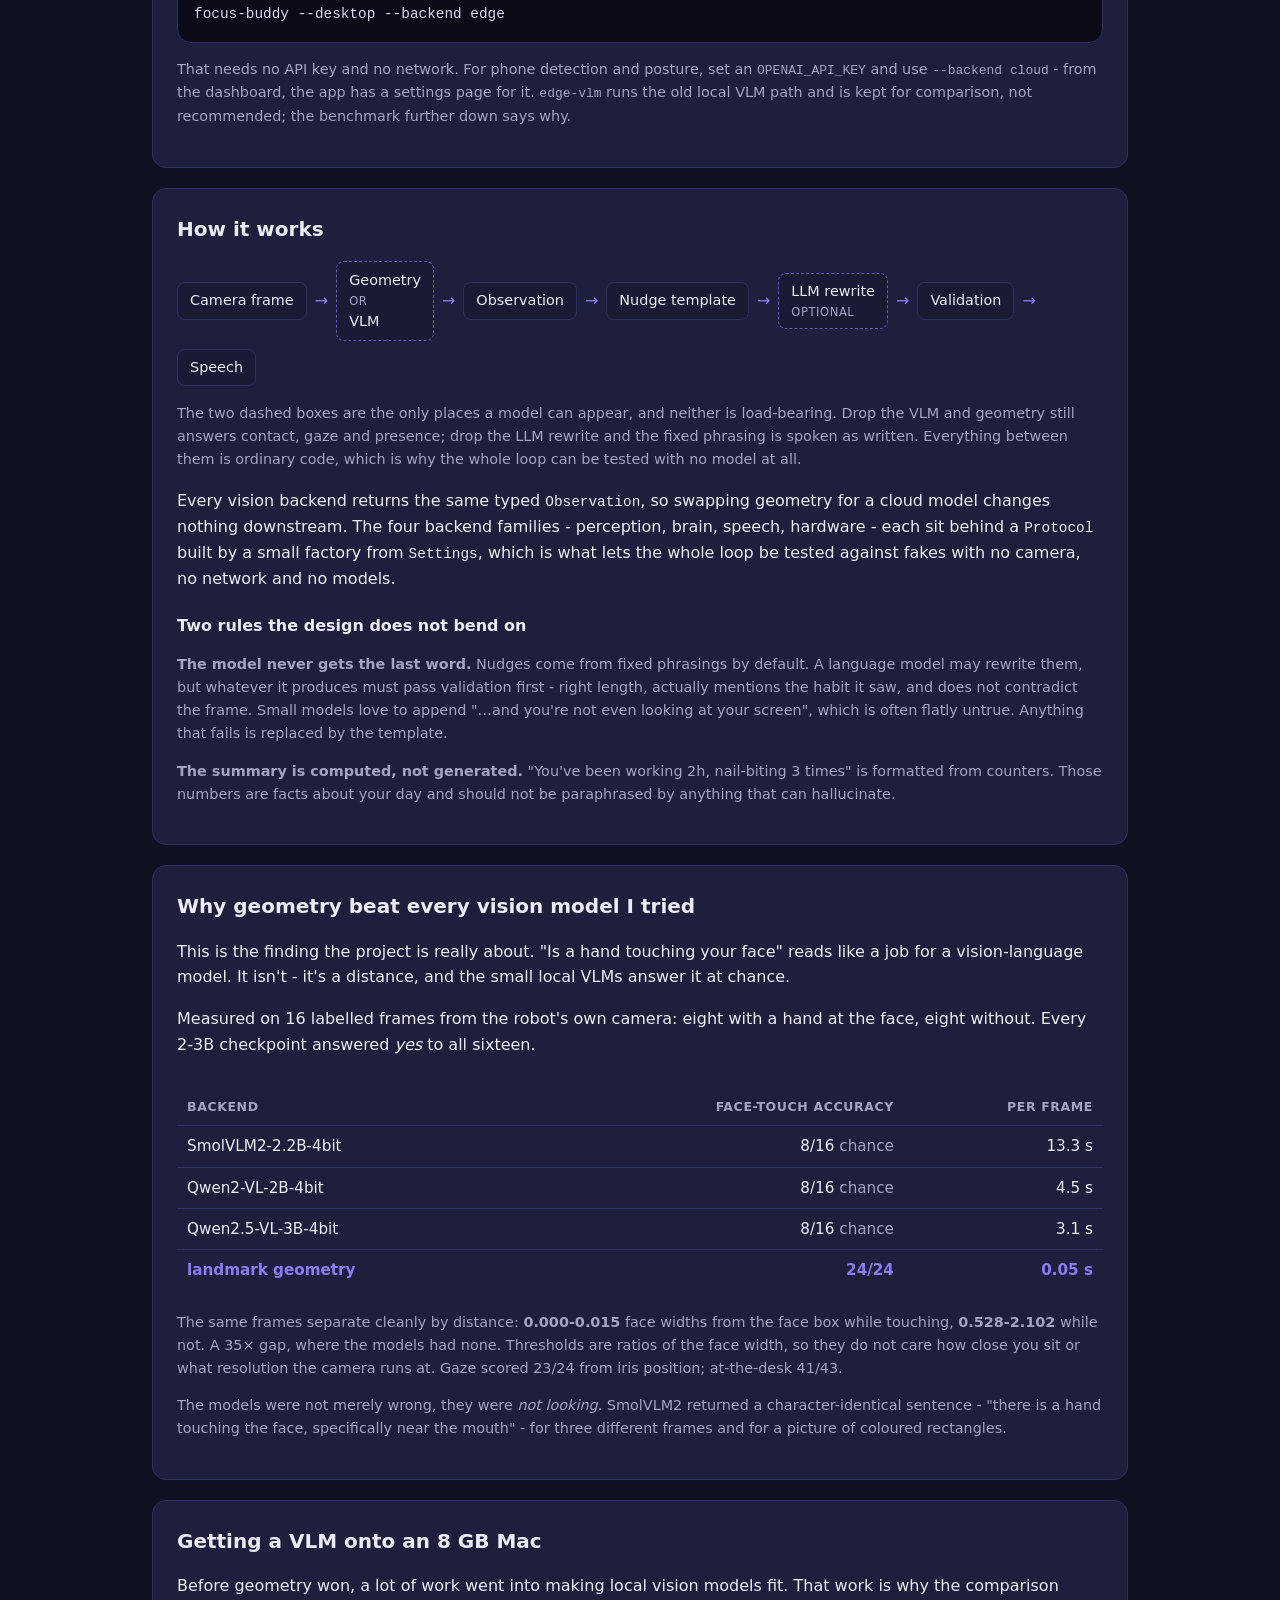
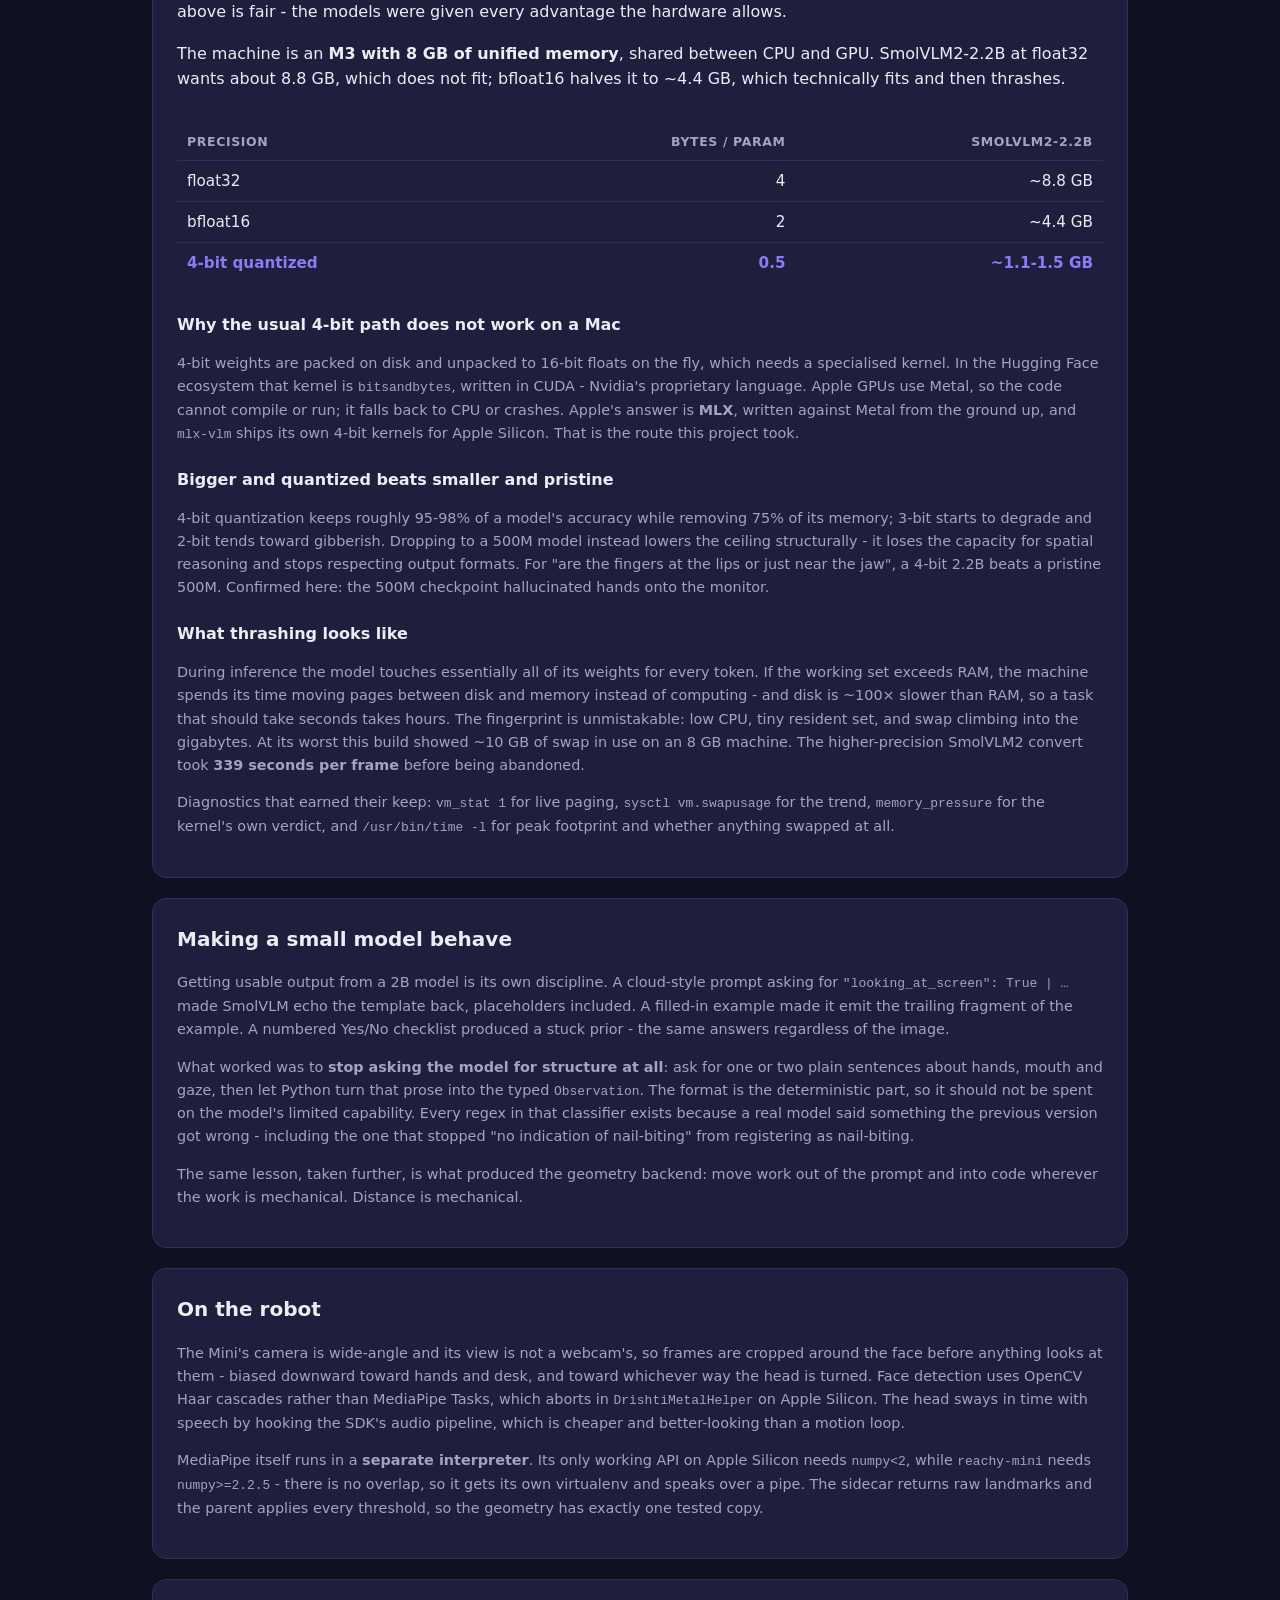
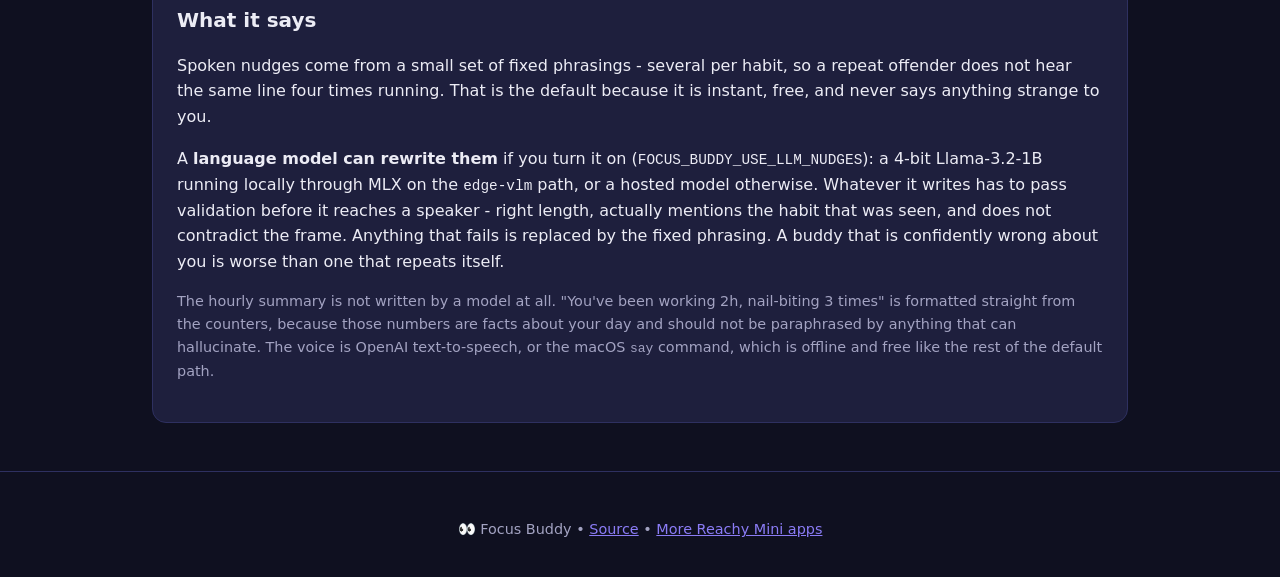
==== commit dc42d786: "Two-column hero, and stop the page overflowing its own viewport Title, tagline and pills on the left" ====
--- a/index.html
+++ b/index.html
@@ -12,23 +12,29 @@
 
 <body>
 	<header class="hero">
-		<video class="hero-demo" controls playsinline preload="metadata" poster="media/demo-poster.jpg">
-			<source src="media/demo.mp4" type="video/mp4" />
-			Your browser cannot play this video.
-			<a href="media/demo.mp4">Download it instead.</a>
-		</video>
-		<p class="hero-caption">The phone comes out, the Mini notices, and says so.</p>
-		<div class="app-icon">👀</div>
-		<h1>Focus Buddy</h1>
-		<p class="tagline">
-			A Reachy Mini that notices when you touch your face, bite your nails or drift onto your
-			phone - and says something about it.
-		</p>
-		<div class="pill-row">
-			<span class="pill strong">Runs offline · no API key</span>
-			<span class="pill">Free to run</span>
-			<span class="pill">Built on an 8 GB Mac</span>
-			<span class="pill">50 ms a frame</span>
+		<div class="hero-grid">
+			<div class="hero-text">
+				<div class="app-icon">👀</div>
+				<h1>Focus Buddy</h1>
+				<p class="tagline">
+					A Reachy Mini that notices when you touch your face, bite your nails or drift onto
+					your phone - and says something about it.
+				</p>
+				<div class="pill-row">
+					<span class="pill strong">Runs offline · no API key</span>
+					<span class="pill">Free to run</span>
+					<span class="pill">Built on an 8 GB Mac</span>
+					<span class="pill">50 ms a frame</span>
+				</div>
+			</div>
+			<div class="hero-media">
+				<video class="hero-demo" controls playsinline preload="metadata" poster="media/demo-poster.jpg">
+					<source src="media/demo.mp4" type="video/mp4" />
+					Your browser cannot play this video.
+					<a href="media/demo.mp4">Download it instead.</a>
+				</video>
+				<p class="hero-caption">The phone comes out, the Mini notices, and says so.</p>
+			</div>
 		</div>
 	</header>
 
@@ -160,6 +166,7 @@
 				Measured on 16 labelled frames from the robot's own camera: eight with a hand at the
 				face, eight without. Every 2-3B checkpoint answered <em>yes</em> to all sixteen.
 			</p>
+			<div class="table-scroll">
 			<table class="bench">
 				<thead>
 					<tr>
@@ -191,6 +198,7 @@
 					</tr>
 				</tbody>
 			</table>
+			</div>
 			<p class="fine">
 				The same frames separate cleanly by distance: <strong>0.000-0.015</strong> face widths
 				from the face box while touching, <strong>0.528-2.102</strong> while not. A 35× gap,
@@ -217,6 +225,7 @@
 				GPU. SmolVLM2-2.2B at float32 wants about 8.8 GB, which does not fit; bfloat16 halves it
 				to ~4.4 GB, which technically fits and then thrashes.
 			</p>
+			<div class="table-scroll">
 			<table class="bench">
 				<thead>
 					<tr>
@@ -243,6 +252,7 @@
 					</tr>
 				</tbody>
 			</table>
+			</div>
 			<h3>Why the usual 4-bit path does not work on a Mac</h3>
 			<p class="fine">
 				4-bit weights are packed on disk and unpacked to 16-bit floats on the fly, which needs a
--- a/style.css
+++ b/style.css
@@ -85,6 +85,10 @@
 	margin: 0 auto;
 	padding: 2rem 1.5rem 3rem;
 	display: grid;
+	/* Without this the implicit column is auto-sized to max-content, so an
+	   auto-fit grid inside a card can never be told to collapse and the whole
+	   document grows wider than the viewport. */
+	grid-template-columns: minmax(0, 1fr);
 	gap: 1.25rem;
 }
 
@@ -346,3 +350,85 @@
 	font-size: 0.88rem;
 	color: var(--muted);
 }
+
+/* --- two-column hero: words on the left, the demo on the right ------- */
+.hero-grid {
+	max-width: 64rem;
+	margin: 0 auto;
+	display: grid;
+	grid-template-columns: minmax(0, 1fr) minmax(0, 340px);
+	gap: 2.5rem;
+	align-items: center;
+	text-align: left;
+}
+
+.hero-grid .app-icon {
+	margin-bottom: 0.4rem;
+}
+
+.hero-grid .tagline,
+.hero-grid .pill-row {
+	margin-left: 0;
+	margin-right: 0;
+	justify-content: flex-start;
+}
+
+.hero-media {
+	margin: 0;
+}
+
+.hero-grid .hero-demo {
+	max-width: 100%;
+	margin-bottom: 10px;
+}
+
+.hero-grid .hero-caption {
+	margin: 0;
+	text-align: center;
+}
+
+/* Stack on anything narrow, video first so it still leads on a phone. */
+@media (max-width: 820px) {
+	.hero-grid {
+		grid-template-columns: minmax(0, 1fr);
+		gap: 1.6rem;
+		text-align: center;
+	}
+
+	.hero-grid .pill-row {
+		justify-content: center;
+	}
+
+	.hero-grid .tagline {
+		margin-inline: auto;
+		max-width: 100%;
+	}
+
+	.hero-media {
+		order: -1;
+	}
+
+	.hero-grid .hero-demo {
+		max-width: 300px;
+		margin-inline: auto;
+	}
+}
+
+
+/* Tables carry nowrap numbers; let them scroll in place rather than widen the
+   page, which on a phone pushed every centred block off to the right. */
+.table-scroll {
+	overflow-x: auto;
+	-webkit-overflow-scrolling: touch;
+}
+
+/* Narrow screens: nothing may exceed the viewport. */
+@media (max-width: 820px) {
+	.habit-grid {
+		grid-template-columns: minmax(0, 1fr);
+	}
+
+	.cost-grid {
+		grid-template-columns: minmax(0, 1fr);
+	}
+}
